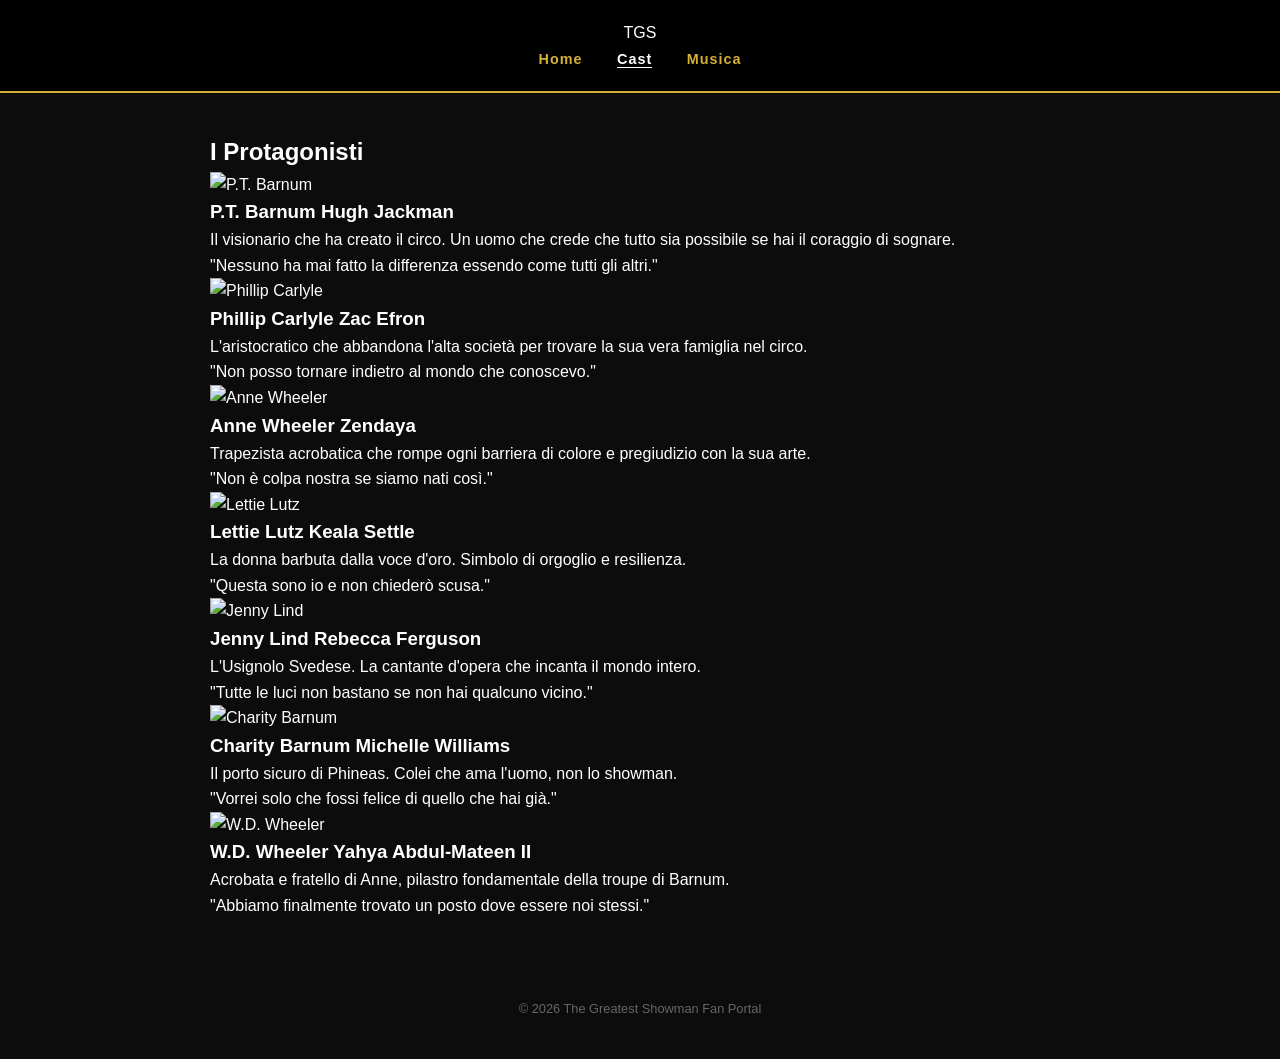
==== cast.html @ 055fafbd "Update cast.html" ====
<!DOCTYPE html>
<html lang="it">
<head>
    <meta charset="UTF-8">
    <meta name="viewport" content="width=device-width, initial-scale=1.0">
    <title>Il Cast | The Greatest Showman</title>
    <link rel="stylesheet" href="style.css">
    <link href="https://fonts.googleapis.com/css2?family=Playfair+Display:wght@700&family=Poppins:wght@300;400;600&display=swap" rel="stylesheet">
</head>
<body>

<nav class="navbar">
    <div class="logo">TGS</div>
    <div class="nav-links">
        <a href="index.html">Home</a>
        <a href="cast.html" class="active">Cast</a>
        <a href="musica.html">Musica</a>
    </div>
</nav>

<main class="container">
    <h2 class="section-title">I Protagonisti</h2>
    <div class="cast-vertical">

        <article class="personaggio">
            <div class="img-box">
                <img src="https://images.unsplash.com/photo-1516450360452-9312f5e86fc7?q=80&w=500" alt="P.T. Barnum">
            </div>
            <div class="info-box">
                <h3>P.T. Barnum <span>Hugh Jackman</span></h3>
                <p>Il visionario che ha creato il circo. Un uomo che crede che tutto sia possibile se hai il coraggio di sognare.</p>
                <p class="quote">"Nessuno ha mai fatto la differenza essendo come tutti gli altri."</p>
            </div>
        </article>

        <article class="personaggio">
            <div class="img-box">
                <img src="https://images.unsplash.com/photo-1496337589254-7e19d01ced44?q=80&w=500" alt="Phillip Carlyle">
            </div>
            <div class="info-box">
                <h3>Phillip Carlyle <span>Zac Efron</span></h3>
                <p>L'aristocratico che abbandona l'alta società per trovare la sua vera famiglia nel circo.</p>
                <p class="quote">"Non posso tornare indietro al mondo che conoscevo."</p>
            </div>
        </article>

        <article class="personaggio">
            <div class="img-box">
                <img src="https://images.unsplash.com/photo-1547340654-e0c14b13a72e?q=80&w=500" alt="Anne Wheeler">
            </div>
            <div class="info-box">
                <h3>Anne Wheeler <span>Zendaya</span></h3>
                <p>Trapezista acrobatica che rompe ogni barriera di colore e pregiudizio con la sua arte.</p>
                <p class="quote">"Non è colpa nostra se siamo nati così."</p>
            </div>
        </article>

        <article class="personaggio">
            <div class="img-box">
                <img src="https://images.unsplash.com/photo-1524722510507-1c32227d2d3a?q=80&w=500" alt="Lettie Lutz">
            </div>
            <div class="info-box">
                <h3>Lettie Lutz <span>Keala Settle</span></h3>
                <p>La donna barbuta dalla voce d'oro. Simbolo di orgoglio e resilienza.</p>
                <p class="quote">"Questa sono io e non chiederò scusa."</p>
            </div>
        </article>

        <article class="personaggio">
            <div class="img-box">
                <img src="https://images.unsplash.com/photo-1505672678657-cc7037095e60?q=80&w=500" alt="Jenny Lind">
            </div>
            <div class="info-box">
                <h3>Jenny Lind <span>Rebecca Ferguson</span></h3>
                <p>L'Usignolo Svedese. La cantante d'opera che incanta il mondo intero.</p>
                <p class="quote">"Tutte le luci non bastano se non hai qualcuno vicino."</p>
            </div>
        </article>

        <article class="personaggio">
            <div class="img-box">
                <img src="https://images.unsplash.com/photo-1531746020798-e6953c6e8e04?q=80&w=500" alt="Charity Barnum">
            </div>
            <div class="info-box">
                <h3>Charity Barnum <span>Michelle Williams</span></h3>
                <p>Il porto sicuro di Phineas. Colei che ama l'uomo, non lo showman.</p>
                <p class="quote">"Vorrei solo che fossi felice di quello che hai già."</p>
            </div>
        </article>

        <article class="personaggio">
            <div class="img-box">
                <img src="https://images.unsplash.com/photo-1519074063912-ad25b5ce0199?q=80&w=500" alt="W.D. Wheeler">
            </div>
            <div class="info-box">
                <h3>W.D. Wheeler <span>Yahya Abdul-Mateen II</span></h3>
                <p>Acrobata e fratello di Anne, pilastro fondamentale della troupe di Barnum.</p>
                <p class="quote">"Abbiamo finalmente trovato un posto dove essere noi stessi."</p>
            </div>
        </article>

    </div>
</main>

<footer>
    <p>&copy; 2026 The Greatest Showman Fan Portal</p>
</footer>

</body>
</html>
---- style.css ----
* { margin: 0; padding: 0; box-sizing: border-box; }
body { font-family: Arial, sans-serif; background: #0c0c0c; color: white; line-height: 1.6; }

/* NAVBAR */
.navbar { background: #000; padding: 20px; text-align: center; border-bottom: 2px solid #d4af37; position: sticky; top: 0; z-index: 1000; }
.navbar a { color: #d4af37; text-decoration: none; margin: 0 15px; font-weight: bold; font-size: 0.9rem; letter-spacing: 1px; }
.navbar a.active { color: white; border-bottom: 1px solid white; }

/* HERO */
.hero { height: 350px; background: linear-gradient(rgba(0,0,0,0.5), rgba(0,0,0,0.5)), url('https://images.unsplash.com/photo-1505672678657-cc7037095e60?q=80&w=1200') center/cover; display: flex; flex-direction: column; justify-content: center; align-items: center; border-bottom: 3px solid #d4af37; text-align: center; }
.hero h1 { color: #d4af37; font-size: 3rem; text-shadow: 2px 2px 10px black; }

/* CONTAINER PRINCIPALE */
.container { max-width: 900px; margin: 40px auto; padding: 0 20px; }
.box { background: #1a1a1a; padding: 30px; border-radius: 8px; border: 1px solid #333; margin-bottom: 30px; }

/* GRIGLIA DI NAVIGAZIONE (HOME PAGE) */
.grid-nav { display: grid; grid-template-columns: 1fr 1fr; gap: 20px; margin-top: 30px; }
.nav-card { background: #1a1a1a; padding: 25px; border-radius: 8px; border: 1px solid #d4af37; text-decoration: none; color: white; transition: 0.3s; }
.nav-card:hover { background: #d4af37; color: black; transform: translateY(-5px); }
.nav-card h3 { color: inherit; margin-bottom: 10px; }
.nav-card span { display: block; margin-top: 15px; font-weight: bold; font-size: 0.8rem; }

/* CAST E MUSICA */
.title { text-align: center; color: #d4af37; margin-bottom: 30px; font-size: 2.2rem; }
.card { display: flex; background: #1a1a1a; border: 1px solid #d4af37; border-radius: 10px; overflow: hidden; margin-bottom: 25px; }
.card img { width: 180px; height: 240px; object-fit: cover; }
.card-info { padding: 20px; }
.card-info h3 { color: #d4af37; margin-bottom: 10px; }

.song { display: flex; justify-content: space-between; padding: 20px; border-bottom: 1px solid #333; background: #1a1a1a; margin-bottom: 10px; border-radius: 5px; }
.song a { background: #d4af37; color: black; padding: 5px 15px; text-decoration: none; border-radius: 4px; font-weight: bold; }

footer { text-align: center; padding: 40px; color: #666; font-size: 0.8rem; }

/* MOBILE */
@media (max-width: 650px) {
    .grid-nav { grid-template-columns: 1fr; }
    .card { flex-direction: column; text-align: center; }
    .card img { width: 100%; height: 250px; }
}
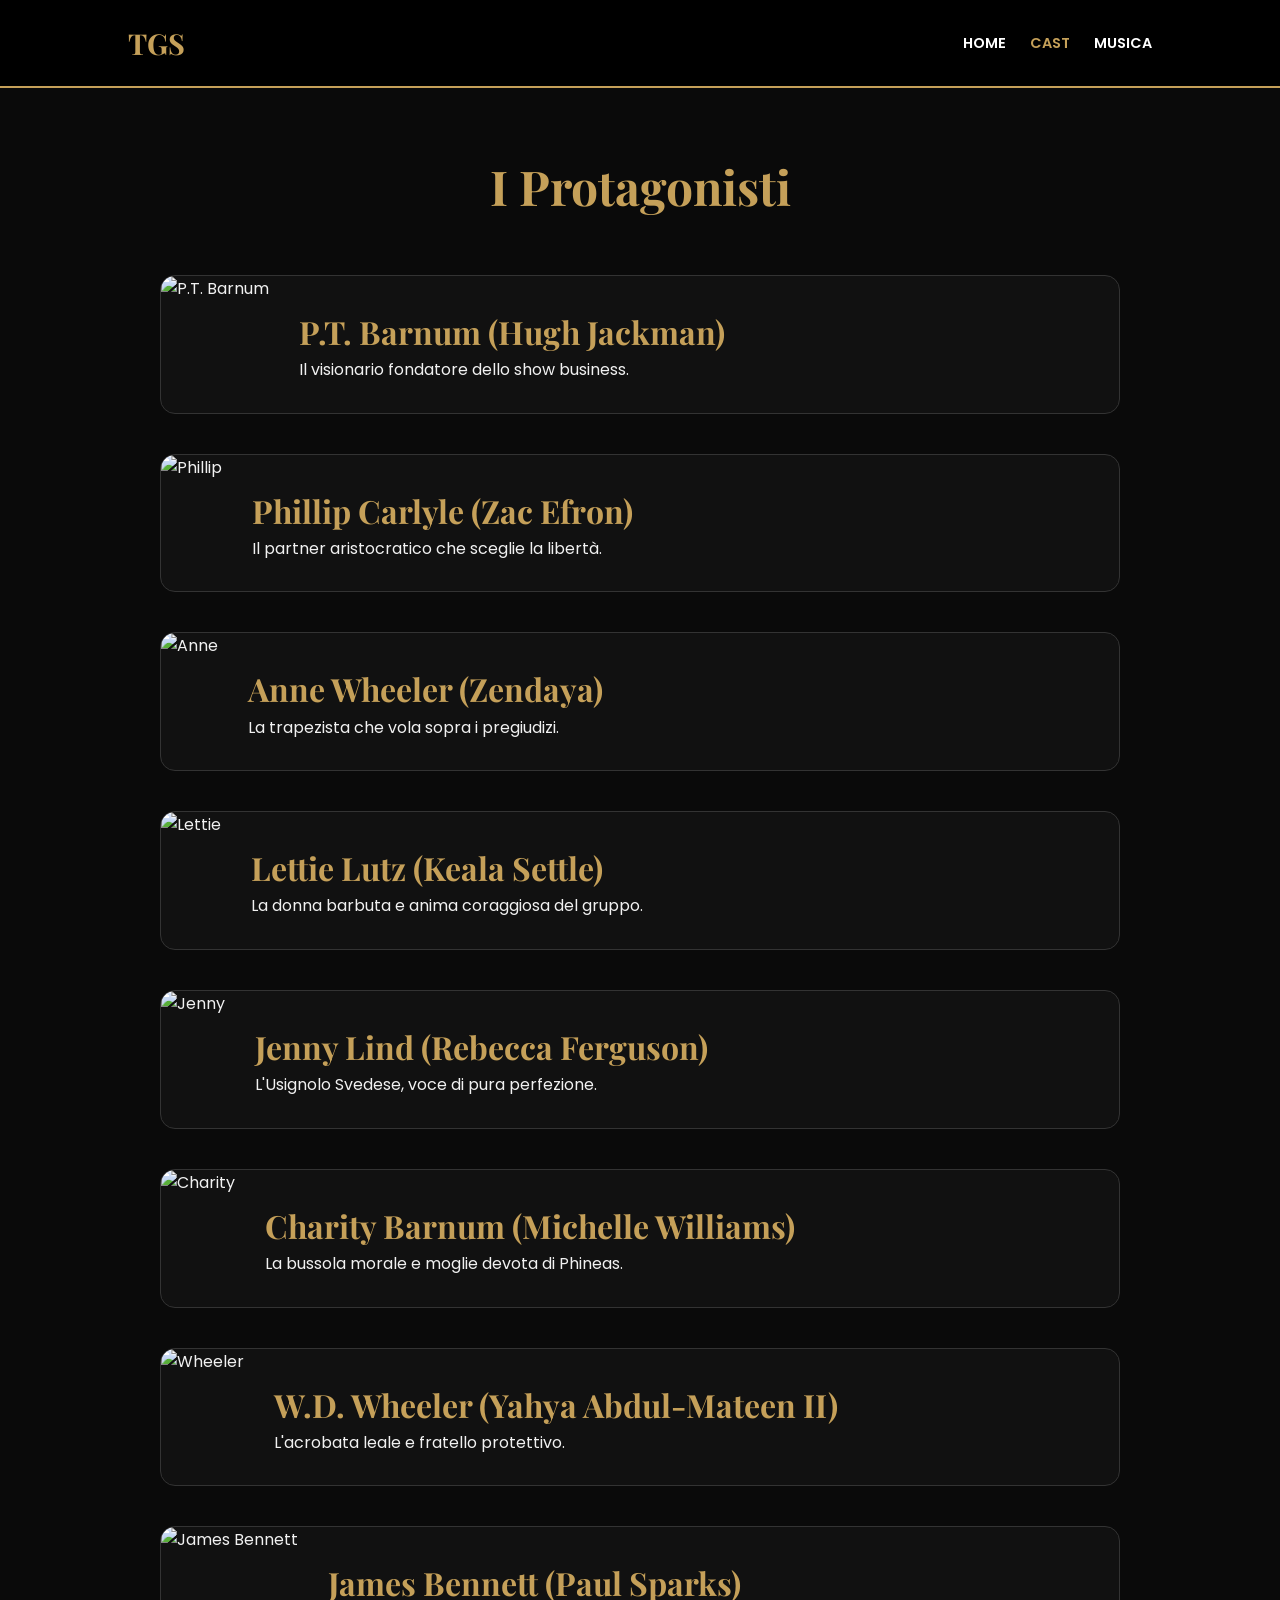
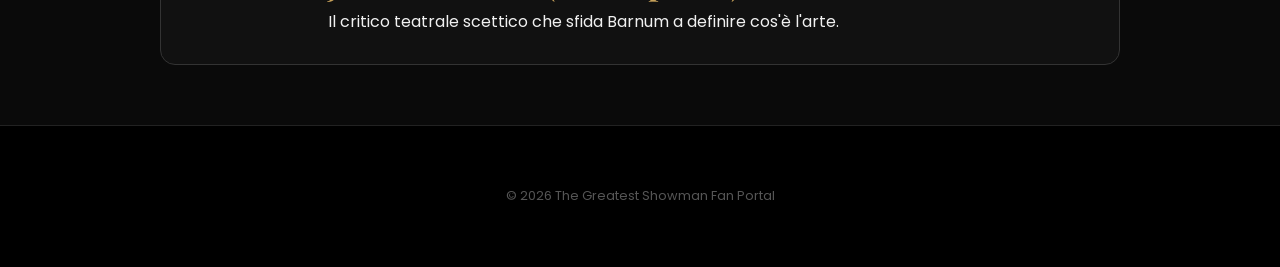
==== commit db343183: "Update cast.html" ====
--- a/cast.html
+++ b/cast.html
@@ -3,7 +3,7 @@
 <head>
     <meta charset="UTF-8">
     <meta name="viewport" content="width=device-width, initial-scale=1.0">
-    <title>Il Cast | The Greatest Showman</title>
+    <title>Cast Completo | 8 Protagonisti</title>
     <link rel="stylesheet" href="style.css">
     <link href="https://fonts.googleapis.com/css2?family=Playfair+Display:wght@700&family=Poppins:wght@300;400;600&display=swap" rel="stylesheet">
 </head>
@@ -21,90 +21,41 @@
 <main class="container">
     <h2 class="section-title">I Protagonisti</h2>
     <div class="cast-vertical">
-
         <article class="personaggio">
-            <div class="img-box">
-                <img src="https://images.unsplash.com/photo-1516450360452-9312f5e86fc7?q=80&w=500" alt="P.T. Barnum">
-            </div>
-            <div class="info-box">
-                <h3>P.T. Barnum <span>Hugh Jackman</span></h3>
-                <p>Il visionario che ha creato il circo. Un uomo che crede che tutto sia possibile se hai il coraggio di sognare.</p>
-                <p class="quote">"Nessuno ha mai fatto la differenza essendo come tutti gli altri."</p>
-            </div>
+            <img src="https://images.unsplash.com/photo-1516450360452-9312f5e86fc7?q=80&w=400" alt="P.T. Barnum">
+            <div class="info-box"><h3>P.T. Barnum (Hugh Jackman)</h3><p>Il visionario fondatore dello show business.</p></div>
         </article>
-
         <article class="personaggio">
-            <div class="img-box">
-                <img src="https://images.unsplash.com/photo-1496337589254-7e19d01ced44?q=80&w=500" alt="Phillip Carlyle">
-            </div>
-            <div class="info-box">
-                <h3>Phillip Carlyle <span>Zac Efron</span></h3>
-                <p>L'aristocratico che abbandona l'alta società per trovare la sua vera famiglia nel circo.</p>
-                <p class="quote">"Non posso tornare indietro al mondo che conoscevo."</p>
-            </div>
+            <img src="https://images.unsplash.com/photo-1496337589254-7e19d01ced44?q=80&w=400" alt="Phillip">
+            <div class="info-box"><h3>Phillip Carlyle (Zac Efron)</h3><p>Il partner aristocratico che sceglie la libertà.</p></div>
         </article>
-
         <article class="personaggio">
-            <div class="img-box">
-                <img src="https://images.unsplash.com/photo-1547340654-e0c14b13a72e?q=80&w=500" alt="Anne Wheeler">
-            </div>
-            <div class="info-box">
-                <h3>Anne Wheeler <span>Zendaya</span></h3>
-                <p>Trapezista acrobatica che rompe ogni barriera di colore e pregiudizio con la sua arte.</p>
-                <p class="quote">"Non è colpa nostra se siamo nati così."</p>
-            </div>
+            <img src="https://images.unsplash.com/photo-1547340654-e0c14b13a72e?q=80&w=400" alt="Anne">
+            <div class="info-box"><h3>Anne Wheeler (Zendaya)</h3><p>La trapezista che vola sopra i pregiudizi.</p></div>
         </article>
-
         <article class="personaggio">
-            <div class="img-box">
-                <img src="https://images.unsplash.com/photo-1524722510507-1c32227d2d3a?q=80&w=500" alt="Lettie Lutz">
-            </div>
-            <div class="info-box">
-                <h3>Lettie Lutz <span>Keala Settle</span></h3>
-                <p>La donna barbuta dalla voce d'oro. Simbolo di orgoglio e resilienza.</p>
-                <p class="quote">"Questa sono io e non chiederò scusa."</p>
-            </div>
+            <img src="https://images.unsplash.com/photo-1524722510507-1c32227d2d3a?q=80&w=400" alt="Lettie">
+            <div class="info-box"><h3>Lettie Lutz (Keala Settle)</h3><p>La donna barbuta e anima coraggiosa del gruppo.</p></div>
         </article>
-
         <article class="personaggio">
-            <div class="img-box">
-                <img src="https://images.unsplash.com/photo-1505672678657-cc7037095e60?q=80&w=500" alt="Jenny Lind">
-            </div>
-            <div class="info-box">
-                <h3>Jenny Lind <span>Rebecca Ferguson</span></h3>
-                <p>L'Usignolo Svedese. La cantante d'opera che incanta il mondo intero.</p>
-                <p class="quote">"Tutte le luci non bastano se non hai qualcuno vicino."</p>
-            </div>
+            <img src="https://images.unsplash.com/photo-1505672678657-cc7037095e60?q=80&w=400" alt="Jenny">
+            <div class="info-box"><h3>Jenny Lind (Rebecca Ferguson)</h3><p>L'Usignolo Svedese, voce di pura perfezione.</p></div>
         </article>
-
         <article class="personaggio">
-            <div class="img-box">
-                <img src="https://images.unsplash.com/photo-1531746020798-e6953c6e8e04?q=80&w=500" alt="Charity Barnum">
-            </div>
-            <div class="info-box">
-                <h3>Charity Barnum <span>Michelle Williams</span></h3>
-                <p>Il porto sicuro di Phineas. Colei che ama l'uomo, non lo showman.</p>
-                <p class="quote">"Vorrei solo che fossi felice di quello che hai già."</p>
-            </div>
+            <img src="https://images.unsplash.com/photo-1531746020798-e6953c6e8e04?q=80&w=400" alt="Charity">
+            <div class="info-box"><h3>Charity Barnum (Michelle Williams)</h3><p>La bussola morale e moglie devota di Phineas.</p></div>
         </article>
-
         <article class="personaggio">
-            <div class="img-box">
-                <img src="https://images.unsplash.com/photo-1519074063912-ad25b5ce0199?q=80&w=500" alt="W.D. Wheeler">
-            </div>
-            <div class="info-box">
-                <h3>W.D. Wheeler <span>Yahya Abdul-Mateen II</span></h3>
-                <p>Acrobata e fratello di Anne, pilastro fondamentale della troupe di Barnum.</p>
-                <p class="quote">"Abbiamo finalmente trovato un posto dove essere noi stessi."</p>
-            </div>
+            <img src="https://images.unsplash.com/photo-1519074063912-ad25b5ce0199?q=80&w=400" alt="Wheeler">
+            <div class="info-box"><h3>W.D. Wheeler (Yahya Abdul-Mateen II)</h3><p>L'acrobata leale e fratello protettivo.</p></div>
         </article>
-
+        <article class="personaggio">
+            <img src="https://images.unsplash.com/photo-1507003211169-0a1dd7228f2d?q=80&w=400" alt="James Bennett">
+            <div class="info-box"><h3>James Bennett (Paul Sparks)</h3><p>Il critico teatrale scettico che sfida Barnum a definire cos'è l'arte.</p></div>
+        </article>
     </div>
 </main>
 
-<footer>
-    <p>&copy; 2026 The Greatest Showman Fan Portal</p>
-</footer>
-
+<footer><p>&copy; 2026 The Greatest Showman Fan Portal</p></footer>
 </body>
 </html>
--- a/style.css
+++ b/style.css
@@ -1,41 +1,115 @@
+/* --- BASE --- */
 * { margin: 0; padding: 0; box-sizing: border-box; }
-body { font-family: Arial, sans-serif; background: #0c0c0c; color: white; line-height: 1.6; }
+body { 
+    background-color: #0a0a0a; 
+    color: #f1f1f1; 
+    font-family: 'Poppins', sans-serif; 
+    line-height: 1.6;
+    overflow-x: hidden;
+}
 
-/* NAVBAR */
-.navbar { background: #000; padding: 20px; text-align: center; border-bottom: 2px solid #d4af37; position: sticky; top: 0; z-index: 1000; }
-.navbar a { color: #d4af37; text-decoration: none; margin: 0 15px; font-weight: bold; font-size: 0.9rem; letter-spacing: 1px; }
-.navbar a.active { color: white; border-bottom: 1px solid white; }
+/* --- NAVBAR --- */
+.navbar {
+    background-color: #000;
+    display: flex;
+    justify-content: space-between;
+    align-items: center;
+    padding: 20px 10%;
+    border-bottom: 2px solid #c5a059;
+    position: sticky;
+    top: 0;
+    z-index: 1000;
+}
+.logo { font-family: 'Playfair Display', serif; color: #c5a059; font-size: 1.8rem; font-weight: bold; }
+.nav-links a {
+    color: #fff;
+    text-decoration: none;
+    margin-left: 20px;
+    font-weight: 600;
+    text-transform: uppercase;
+    font-size: 0.9rem;
+    transition: 0.3s;
+}
+.nav-links a:hover, .nav-links a.active { color: #c5a059; }
 
-/* HERO */
-.hero { height: 350px; background: linear-gradient(rgba(0,0,0,0.5), rgba(0,0,0,0.5)), url('https://images.unsplash.com/photo-1505672678657-cc7037095e60?q=80&w=1200') center/cover; display: flex; flex-direction: column; justify-content: center; align-items: center; border-bottom: 3px solid #d4af37; text-align: center; }
-.hero h1 { color: #d4af37; font-size: 3rem; text-shadow: 2px 2px 10px black; }
+/* --- HERO --- */
+.hero {
+    height: 60vh;
+    background: linear-gradient(rgba(0,0,0,0.5), rgba(0,0,0,0.5)), url('https://images.unsplash.com/photo-1505672678657-cc7037095e60?q=80&w=1600') center/cover;
+    display: flex;
+    justify-content: center;
+    align-items: center;
+    text-align: center;
+    border-bottom: 5px solid #c5a059;
+}
+.hero h1 { font-family: 'Playfair Display', serif; font-size: 4rem; color: #c5a059; }
 
-/* CONTAINER PRINCIPALE */
-.container { max-width: 900px; margin: 40px auto; padding: 0 20px; }
-.box { background: #1a1a1a; padding: 30px; border-radius: 8px; border: 1px solid #333; margin-bottom: 30px; }
+/* --- CONTENUTI --- */
+.container { max-width: 1000px; margin: 60px auto; padding: 0 20px; }
+.section-title { font-family: 'Playfair Display', serif; text-align: center; font-size: 3rem; color: #c5a059; margin-bottom: 50px; }
+.intro { text-align: center; margin-bottom: 80px; }
+.divider { width: 60px; height: 3px; background: #c5a059; margin: 20px auto; }
 
-/* GRIGLIA DI NAVIGAZIONE (HOME PAGE) */
-.grid-nav { display: grid; grid-template-columns: 1fr 1fr; gap: 20px; margin-top: 30px; }
-.nav-card { background: #1a1a1a; padding: 25px; border-radius: 8px; border: 1px solid #d4af37; text-decoration: none; color: white; transition: 0.3s; }
-.nav-card:hover { background: #d4af37; color: black; transform: translateY(-5px); }
-.nav-card h3 { color: inherit; margin-bottom: 10px; }
-.nav-card span { display: block; margin-top: 15px; font-weight: bold; font-size: 0.8rem; }
+/* --- GRID NAV (HOME) --- */
+.quick-nav { display: grid; grid-template-columns: repeat(auto-fit, minmax(300px, 1fr)); gap: 30px; }
+.nav-card {
+    height: 300px;
+    position: relative;
+    border-radius: 15px;
+    overflow: hidden;
+    text-decoration: none;
+    color: #fff;
+    border: 1px solid #c5a059;
+}
+.card-bg {
+    width: 100%; height: 100%;
+    background-size: cover; background-position: center;
+    transition: 0.5s;
+}
+.card-content {
+    position: absolute; bottom: 0; left: 0; width: 100%;
+    padding: 20px; background: linear-gradient(transparent, rgba(0,0,0,0.9));
+}
+.nav-card:hover .card-bg { transform: scale(1.1); }
 
-/* CAST E MUSICA */
-.title { text-align: center; color: #d4af37; margin-bottom: 30px; font-size: 2.2rem; }
-.card { display: flex; background: #1a1a1a; border: 1px solid #d4af37; border-radius: 10px; overflow: hidden; margin-bottom: 25px; }
-.card img { width: 180px; height: 240px; object-fit: cover; }
-.card-info { padding: 20px; }
-.card-info h3 { color: #d4af37; margin-bottom: 10px; }
+/* --- CAST LIST --- */
+.cast-vertical { display: flex; flex-direction: column; gap: 40px; }
+.personaggio {
+    display: flex;
+    background: #111;
+    border-radius: 15px;
+    overflow: hidden;
+    border: 1px solid #333;
+    transition: 0.3s;
+}
+.personaggio:hover { border-color: #c5a059; transform: translateX(10px); }
+.img-box img { width: 250px; height: 350px; object-fit: cover; }
+.info-box { padding: 30px; }
+.info-box h3 { font-family: 'Playfair Display', serif; font-size: 2rem; color: #c5a059; }
+.info-box h3 span { display: block; font-family: 'Poppins'; font-size: 0.9rem; color: #777; margin-top: 5px; }
+.quote { font-style: italic; color: #c5a059; border-left: 2px solid #c5a059; padding-left: 15px; margin-top: 20px; }
 
-.song { display: flex; justify-content: space-between; padding: 20px; border-bottom: 1px solid #333; background: #1a1a1a; margin-bottom: 10px; border-radius: 5px; }
-.song a { background: #d4af37; color: black; padding: 5px 15px; text-decoration: none; border-radius: 4px; font-weight: bold; }
+/* --- PLAYLIST --- */
+.playlist { background: #111; border-radius: 15px; overflow: hidden; }
+.song-item {
+    display: flex; justify-content: space-between; align-items: center;
+    padding: 25px 40px; border-bottom: 1px solid #222;
+}
+.song-item h3 { color: #c5a059; }
+.play-btn {
+    padding: 10px 25px; background: #c5a059; color: #000;
+    text-decoration: none; border-radius: 50px; font-weight: bold; font-size: 0.8rem;
+    transition: 0.3s;
+}
+.play-btn:hover { background: #fff; transform: scale(1.05); }
 
-footer { text-align: center; padding: 40px; color: #666; font-size: 0.8rem; }
+/* --- FOOTER --- */
+footer { text-align: center; padding: 60px; background: #000; color: #555; font-size: 0.8rem; border-top: 1px solid #222; }
 
-/* MOBILE */
-@media (max-width: 650px) {
-    .grid-nav { grid-template-columns: 1fr; }
-    .card { flex-direction: column; text-align: center; }
-    .card img { width: 100%; height: 250px; }
+/* --- MOBILE --- */
+@media (max-width: 768px) {
+    .navbar { padding: 15px 5%; }
+    .hero h1 { font-size: 2.5rem; }
+    .personaggio { flex-direction: column; }
+    .img-box img { width: 100%; height: 300px; }
 }
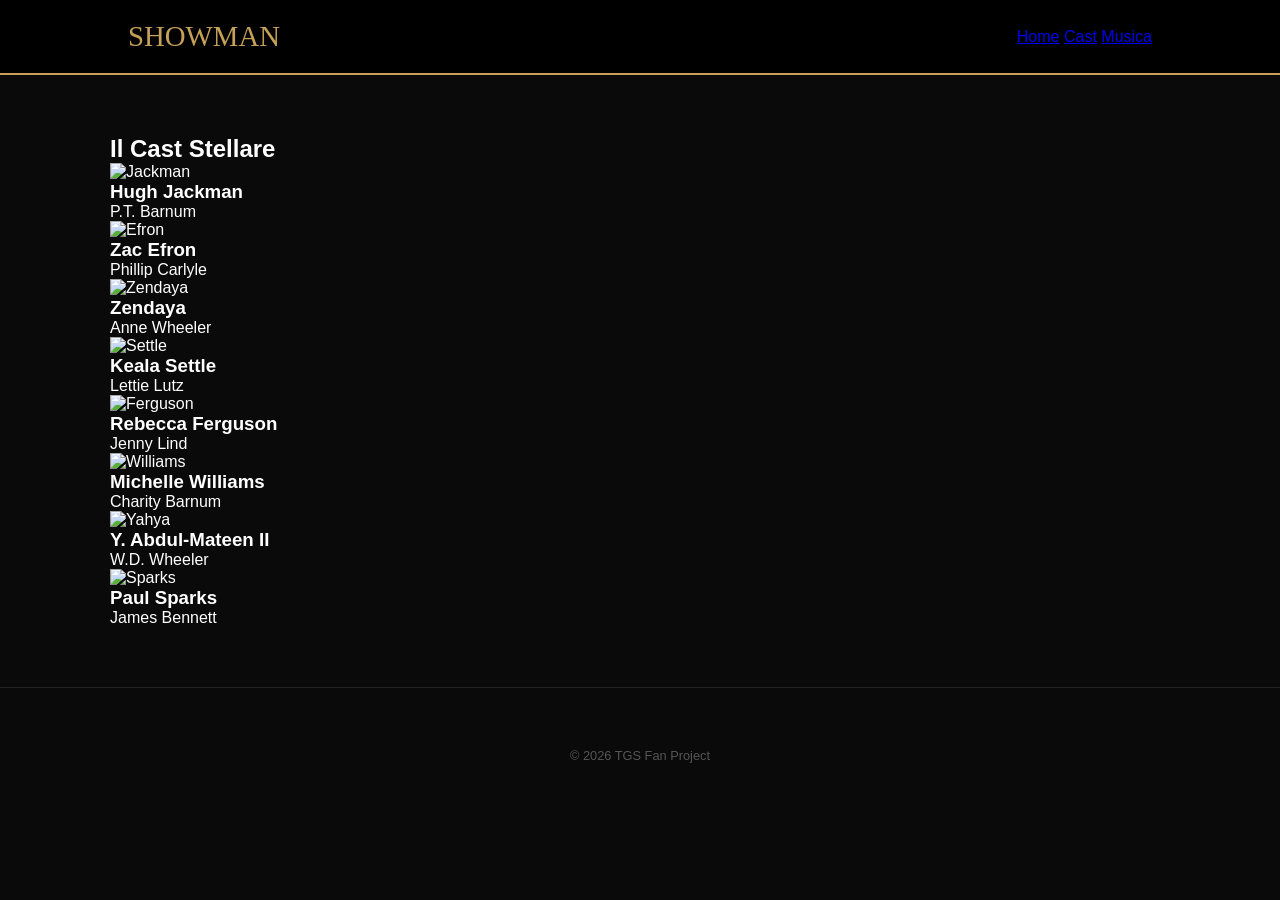
==== commit e2359122: "Update cast.html" ====
--- a/cast.html
+++ b/cast.html
@@ -3,59 +3,59 @@
 <head>
     <meta charset="UTF-8">
     <meta name="viewport" content="width=device-width, initial-scale=1.0">
-    <title>Cast Completo | 8 Protagonisti</title>
+    <title>Cast | The Greatest Showman</title>
     <link rel="stylesheet" href="style.css">
-    <link href="https://fonts.googleapis.com/css2?family=Playfair+Display:wght@700&family=Poppins:wght@300;400;600&display=swap" rel="stylesheet">
+    <link href="https://fonts.googleapis.com/css2?family=Montserrat:wght@700&display=swap" rel="stylesheet">
 </head>
 <body>
 
 <nav class="navbar">
-    <div class="logo">TGS</div>
-    <div class="nav-links">
+    <div class="logo">SHOWMAN</div>
+    <div class="menu">
         <a href="index.html">Home</a>
         <a href="cast.html" class="active">Cast</a>
         <a href="musica.html">Musica</a>
     </div>
 </nav>
 
-<main class="container">
-    <h2 class="section-title">I Protagonisti</h2>
-    <div class="cast-vertical">
-        <article class="personaggio">
-            <img src="https://images.unsplash.com/photo-1516450360452-9312f5e86fc7?q=80&w=400" alt="P.T. Barnum">
-            <div class="info-box"><h3>P.T. Barnum (Hugh Jackman)</h3><p>Il visionario fondatore dello show business.</p></div>
-        </article>
-        <article class="personaggio">
-            <img src="https://images.unsplash.com/photo-1496337589254-7e19d01ced44?q=80&w=400" alt="Phillip">
-            <div class="info-box"><h3>Phillip Carlyle (Zac Efron)</h3><p>Il partner aristocratico che sceglie la libertà.</p></div>
-        </article>
-        <article class="personaggio">
-            <img src="https://images.unsplash.com/photo-1547340654-e0c14b13a72e?q=80&w=400" alt="Anne">
-            <div class="info-box"><h3>Anne Wheeler (Zendaya)</h3><p>La trapezista che vola sopra i pregiudizi.</p></div>
-        </article>
-        <article class="personaggio">
-            <img src="https://images.unsplash.com/photo-1524722510507-1c32227d2d3a?q=80&w=400" alt="Lettie">
-            <div class="info-box"><h3>Lettie Lutz (Keala Settle)</h3><p>La donna barbuta e anima coraggiosa del gruppo.</p></div>
-        </article>
-        <article class="personaggio">
-            <img src="https://images.unsplash.com/photo-1505672678657-cc7037095e60?q=80&w=400" alt="Jenny">
-            <div class="info-box"><h3>Jenny Lind (Rebecca Ferguson)</h3><p>L'Usignolo Svedese, voce di pura perfezione.</p></div>
-        </article>
-        <article class="personaggio">
-            <img src="https://images.unsplash.com/photo-1531746020798-e6953c6e8e04?q=80&w=400" alt="Charity">
-            <div class="info-box"><h3>Charity Barnum (Michelle Williams)</h3><p>La bussola morale e moglie devota di Phineas.</p></div>
-        </article>
-        <article class="personaggio">
-            <img src="https://images.unsplash.com/photo-1519074063912-ad25b5ce0199?q=80&w=400" alt="Wheeler">
-            <div class="info-box"><h3>W.D. Wheeler (Yahya Abdul-Mateen II)</h3><p>L'acrobata leale e fratello protettivo.</p></div>
-        </article>
-        <article class="personaggio">
-            <img src="https://images.unsplash.com/photo-1507003211169-0a1dd7228f2d?q=80&w=400" alt="James Bennett">
-            <div class="info-box"><h3>James Bennett (Paul Sparks)</h3><p>Il critico teatrale scettico che sfida Barnum a definire cos'è l'arte.</p></div>
-        </article>
+<div class="container">
+    <h2 class="page-title">Il Cast Stellare</h2>
+    <div class="grid-cast">
+        <div class="member-card">
+            <img src="https://images.unsplash.com/photo-1516450360452-9312f5e86fc7?q=80&w=400" alt="Jackman">
+            <div class="m-info"><h3>Hugh Jackman</h3><p>P.T. Barnum</p></div>
+        </div>
+        <div class="member-card">
+            <img src="https://images.unsplash.com/photo-1496337589254-7e19d01ced44?q=80&w=400" alt="Efron">
+            <div class="m-info"><h3>Zac Efron</h3><p>Phillip Carlyle</p></div>
+        </div>
+        <div class="member-card">
+            <img src="https://images.unsplash.com/photo-1547340654-e0c14b13a72e?q=80&w=400" alt="Zendaya">
+            <div class="m-info"><h3>Zendaya</h3><p>Anne Wheeler</p></div>
+        </div>
+        <div class="member-card">
+            <img src="https://images.unsplash.com/photo-1524722510507-1c32227d2d3a?q=80&w=400" alt="Settle">
+            <div class="m-info"><h3>Keala Settle</h3><p>Lettie Lutz</p></div>
+        </div>
+        <div class="member-card">
+            <img src="https://images.unsplash.com/photo-1505672678657-cc7037095e60?q=80&w=400" alt="Ferguson">
+            <div class="m-info"><h3>Rebecca Ferguson</h3><p>Jenny Lind</p></div>
+        </div>
+        <div class="member-card">
+            <img src="https://images.unsplash.com/photo-1531746020798-e6953c6e8e04?q=80&w=400" alt="Williams">
+            <div class="m-info"><h3>Michelle Williams</h3><p>Charity Barnum</p></div>
+        </div>
+        <div class="member-card">
+            <img src="https://images.unsplash.com/photo-1519074063912-ad25b5ce0199?q=80&w=400" alt="Yahya">
+            <div class="m-info"><h3>Y. Abdul-Mateen II</h3><p>W.D. Wheeler</p></div>
+        </div>
+        <div class="member-card">
+            <img src="https://images.unsplash.com/photo-1507003211169-0a1dd7228f2d?q=80&w=400" alt="Sparks">
+            <div class="m-info"><h3>Paul Sparks</h3><p>James Bennett</p></div>
+        </div>
     </div>
-</main>
+</div>
 
-<footer><p>&copy; 2026 The Greatest Showman Fan Portal</p></footer>
+<footer><p>&copy; 2026 TGS Fan Project</p></footer>
 </body>
 </html>
--- a/style.css
+++ b/style.css
@@ -1,115 +1,50 @@
-/* --- BASE --- */
 * { margin: 0; padding: 0; box-sizing: border-box; }
-body { 
-    background-color: #0a0a0a; 
-    color: #f1f1f1; 
-    font-family: 'Poppins', sans-serif; 
-    line-height: 1.6;
-    overflow-x: hidden;
+body { background: #0a0a0a; color: #fff; font-family: 'Poppins', sans-serif; }
+
+.navbar { background: #000; padding: 20px 10%; display: flex; justify-content: space-between; align-items: center; border-bottom: 2px solid #c5a059; position: sticky; top: 0; z-index: 1000; }
+.logo { font-family: 'Playfair Display', serif; color: #c5a059; font-size: 1.8rem; }
+.nav-links a { color: #fff; text-decoration: none; margin-left: 20px; font-weight: 600; text-transform: uppercase; }
+.nav-links a.active { color: #c5a059; }
+
+.hero { height: 60vh; background: linear-gradient(rgba(0,0,0,0.5), rgba(0,0,0,0.5)), url('https://images.unsplash.com/photo-1514525253361-b83f859b73c0?q=80&w=1600') center/cover; display: flex; justify-content: center; align-items: center; text-align: center; }
+.hero h1 { font-family: 'Playfair Display', serif; font-size: 3.5rem; color: #c5a059; }
+
+.container { max-width: 1100px; margin: 60px auto; padding: 0 20px; }
+.section-title { font-family: 'Playfair Display', serif; text-align: center; font-size: 3rem; color: #c5a059; margin-bottom: 50px; }
+
+/* TRAMA LAYOUT */
+.trama-layout { display: flex; gap: 40px; align-items: center; margin-bottom: 60px; }
+.trama-layout.reverse { flex-direction: row-reverse; }
+.trama-testo { flex: 1; }
+.trama-testo h3 { color: #c5a059; margin-bottom: 15px; font-size: 1.8rem; }
+.trama-testo p { margin-bottom: 15px; color: #ccc; }
+.trama-immagine img { width: 100%; border-radius: 15px; border: 1px solid #c5a059; }
+
+/* GRID NAV */
+.cta-grid { display: grid; grid-template-columns: 1fr 1fr; gap: 20px; }
+.nav-card { background: #111; padding: 30px; border-radius: 15px; border: 1px solid #c5a059; text-align: center; text-decoration: none; color: #fff; font-weight: bold; transition: 0.3s; }
+.nav-card:hover { background: #c5a059; color: #000; transform: translateY(-5px); }
+
+/* CAST */
+.cast-vertical { display: flex; flex-direction: column; gap: 30px; }
+.personaggio { display: flex; background: #111; border-radius: 15px; overflow: hidden; border: 1px solid #333; transition: 0.3s; }
+.personaggio:hover { border-color: #c5a059; transform: translateX(10px); }
+.personaggio img { width: 200px; height: 280px; object-fit: cover; }
+.info-box { padding: 30px; }
+.info-box h3 { color: #c5a059; font-family: 'Playfair Display', serif; font-size: 1.8rem; }
+
+/* MUSICA */
+.playlist { background: #111; border-radius: 15px; overflow: hidden; }
+.song { display: flex; justify-content: space-between; padding: 20px 40px; border-bottom: 1px solid #222; align-items: center; }
+.song span { font-weight: 600; }
+.song a { background: #c5a059; color: #000; padding: 10px 20px; text-decoration: none; border-radius: 50px; font-weight: bold; font-size: 0.8rem; transition: 0.3s; }
+.song a:hover { background: #fff; transform: scale(1.1); }
+
+footer { text-align: center; padding: 60px; color: #555; font-size: 0.8rem; border-top: 1px solid #222; }
+
+@media (max-width: 850px) {
+    .trama-layout, .trama-layout.reverse { flex-direction: column; text-align: center; }
+    .personaggio { flex-direction: column; text-align: center; }
+    .personaggio img { width: 100%; height: 300px; }
+    .cta-grid { grid-template-columns: 1fr; }
 }
-
-/* --- NAVBAR --- */
-.navbar {
-    background-color: #000;
-    display: flex;
-    justify-content: space-between;
-    align-items: center;
-    padding: 20px 10%;
-    border-bottom: 2px solid #c5a059;
-    position: sticky;
-    top: 0;
-    z-index: 1000;
-}
-.logo { font-family: 'Playfair Display', serif; color: #c5a059; font-size: 1.8rem; font-weight: bold; }
-.nav-links a {
-    color: #fff;
-    text-decoration: none;
-    margin-left: 20px;
-    font-weight: 600;
-    text-transform: uppercase;
-    font-size: 0.9rem;
-    transition: 0.3s;
-}
-.nav-links a:hover, .nav-links a.active { color: #c5a059; }
-
-/* --- HERO --- */
-.hero {
-    height: 60vh;
-    background: linear-gradient(rgba(0,0,0,0.5), rgba(0,0,0,0.5)), url('https://images.unsplash.com/photo-1505672678657-cc7037095e60?q=80&w=1600') center/cover;
-    display: flex;
-    justify-content: center;
-    align-items: center;
-    text-align: center;
-    border-bottom: 5px solid #c5a059;
-}
-.hero h1 { font-family: 'Playfair Display', serif; font-size: 4rem; color: #c5a059; }
-
-/* --- CONTENUTI --- */
-.container { max-width: 1000px; margin: 60px auto; padding: 0 20px; }
-.section-title { font-family: 'Playfair Display', serif; text-align: center; font-size: 3rem; color: #c5a059; margin-bottom: 50px; }
-.intro { text-align: center; margin-bottom: 80px; }
-.divider { width: 60px; height: 3px; background: #c5a059; margin: 20px auto; }
-
-/* --- GRID NAV (HOME) --- */
-.quick-nav { display: grid; grid-template-columns: repeat(auto-fit, minmax(300px, 1fr)); gap: 30px; }
-.nav-card {
-    height: 300px;
-    position: relative;
-    border-radius: 15px;
-    overflow: hidden;
-    text-decoration: none;
-    color: #fff;
-    border: 1px solid #c5a059;
-}
-.card-bg {
-    width: 100%; height: 100%;
-    background-size: cover; background-position: center;
-    transition: 0.5s;
-}
-.card-content {
-    position: absolute; bottom: 0; left: 0; width: 100%;
-    padding: 20px; background: linear-gradient(transparent, rgba(0,0,0,0.9));
-}
-.nav-card:hover .card-bg { transform: scale(1.1); }
-
-/* --- CAST LIST --- */
-.cast-vertical { display: flex; flex-direction: column; gap: 40px; }
-.personaggio {
-    display: flex;
-    background: #111;
-    border-radius: 15px;
-    overflow: hidden;
-    border: 1px solid #333;
-    transition: 0.3s;
-}
-.personaggio:hover { border-color: #c5a059; transform: translateX(10px); }
-.img-box img { width: 250px; height: 350px; object-fit: cover; }
-.info-box { padding: 30px; }
-.info-box h3 { font-family: 'Playfair Display', serif; font-size: 2rem; color: #c5a059; }
-.info-box h3 span { display: block; font-family: 'Poppins'; font-size: 0.9rem; color: #777; margin-top: 5px; }
-.quote { font-style: italic; color: #c5a059; border-left: 2px solid #c5a059; padding-left: 15px; margin-top: 20px; }
-
-/* --- PLAYLIST --- */
-.playlist { background: #111; border-radius: 15px; overflow: hidden; }
-.song-item {
-    display: flex; justify-content: space-between; align-items: center;
-    padding: 25px 40px; border-bottom: 1px solid #222;
-}
-.song-item h3 { color: #c5a059; }
-.play-btn {
-    padding: 10px 25px; background: #c5a059; color: #000;
-    text-decoration: none; border-radius: 50px; font-weight: bold; font-size: 0.8rem;
-    transition: 0.3s;
-}
-.play-btn:hover { background: #fff; transform: scale(1.05); }
-
-/* --- FOOTER --- */
-footer { text-align: center; padding: 60px; background: #000; color: #555; font-size: 0.8rem; border-top: 1px solid #222; }
-
-/* --- MOBILE --- */
-@media (max-width: 768px) {
-    .navbar { padding: 15px 5%; }
-    .hero h1 { font-size: 2.5rem; }
-    .personaggio { flex-direction: column; }
-    .img-box img { width: 100%; height: 300px; }
-}
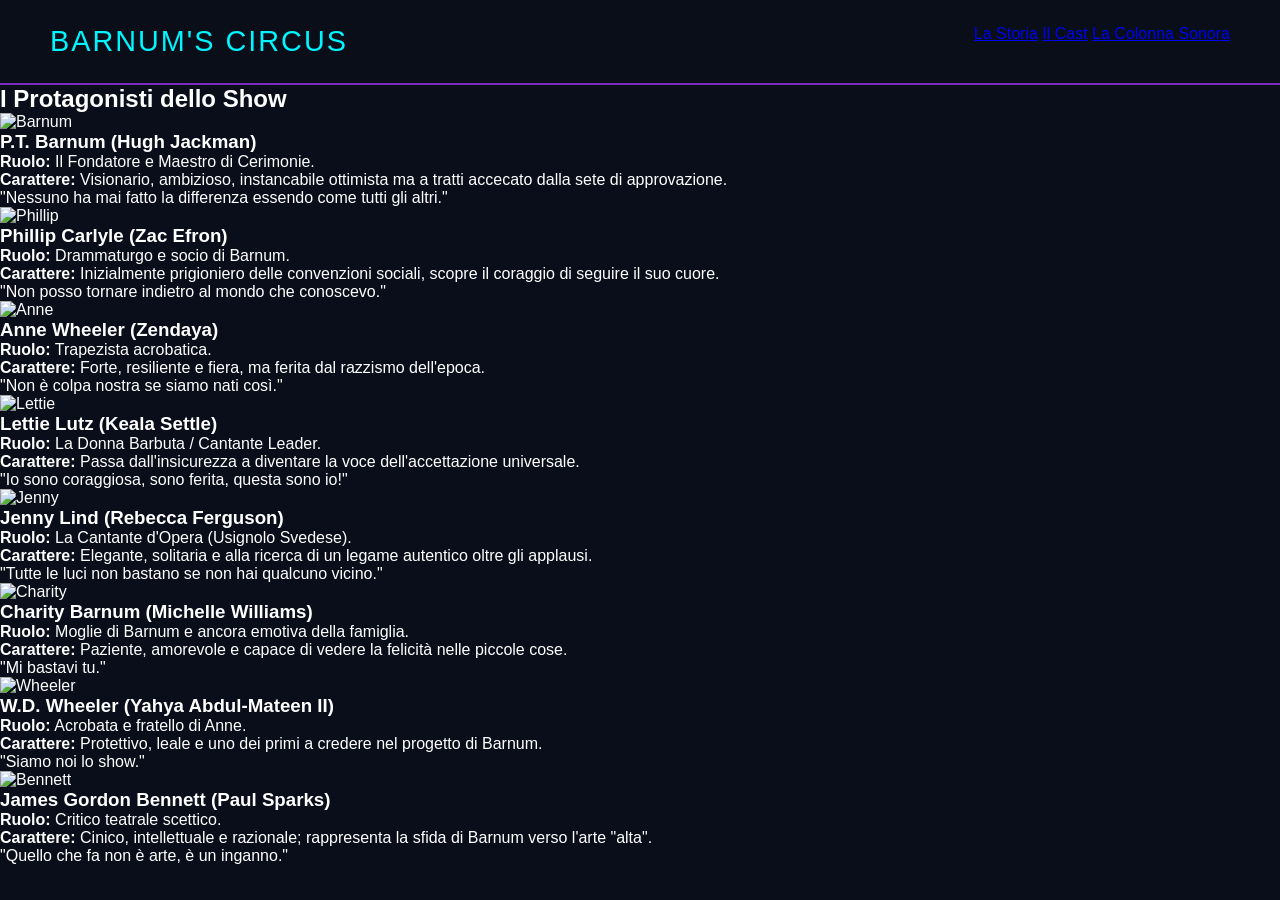
==== commit 8437bb88: "Update cast.html" ====
--- a/cast.html
+++ b/cast.html
@@ -3,59 +3,104 @@
 <head>
     <meta charset="UTF-8">
     <meta name="viewport" content="width=device-width, initial-scale=1.0">
-    <title>Cast | The Greatest Showman</title>
+    <title>Protagonisti | Cast Completo</title>
     <link rel="stylesheet" href="style.css">
-    <link href="https://fonts.googleapis.com/css2?family=Montserrat:wght@700&display=swap" rel="stylesheet">
 </head>
 <body>
 
 <nav class="navbar">
-    <div class="logo">SHOWMAN</div>
-    <div class="menu">
-        <a href="index.html">Home</a>
-        <a href="cast.html" class="active">Cast</a>
-        <a href="musica.html">Musica</a>
+    <div class="logo">BARNUM'S CIRCUS</div>
+    <div class="nav-links">
+        <a href="index.html">La Storia</a>
+        <a href="cast.html" class="active">Il Cast</a>
+        <a href="musica.html">La Colonna Sonora</a>
     </div>
 </nav>
 
-<div class="container">
-    <h2 class="page-title">Il Cast Stellare</h2>
-    <div class="grid-cast">
-        <div class="member-card">
-            <img src="https://images.unsplash.com/photo-1516450360452-9312f5e86fc7?q=80&w=400" alt="Jackman">
-            <div class="m-info"><h3>Hugh Jackman</h3><p>P.T. Barnum</p></div>
-        </div>
-        <div class="member-card">
-            <img src="https://images.unsplash.com/photo-1496337589254-7e19d01ced44?q=80&w=400" alt="Efron">
-            <div class="m-info"><h3>Zac Efron</h3><p>Phillip Carlyle</p></div>
-        </div>
-        <div class="member-card">
-            <img src="https://images.unsplash.com/photo-1547340654-e0c14b13a72e?q=80&w=400" alt="Zendaya">
-            <div class="m-info"><h3>Zendaya</h3><p>Anne Wheeler</p></div>
-        </div>
-        <div class="member-card">
-            <img src="https://images.unsplash.com/photo-1524722510507-1c32227d2d3a?q=80&w=400" alt="Settle">
-            <div class="m-info"><h3>Keala Settle</h3><p>Lettie Lutz</p></div>
-        </div>
-        <div class="member-card">
-            <img src="https://images.unsplash.com/photo-1505672678657-cc7037095e60?q=80&w=400" alt="Ferguson">
-            <div class="m-info"><h3>Rebecca Ferguson</h3><p>Jenny Lind</p></div>
-        </div>
-        <div class="member-card">
-            <img src="https://images.unsplash.com/photo-1531746020798-e6953c6e8e04?q=80&w=400" alt="Williams">
-            <div class="m-info"><h3>Michelle Williams</h3><p>Charity Barnum</p></div>
-        </div>
-        <div class="member-card">
-            <img src="https://images.unsplash.com/photo-1519074063912-ad25b5ce0199?q=80&w=400" alt="Yahya">
-            <div class="m-info"><h3>Y. Abdul-Mateen II</h3><p>W.D. Wheeler</p></div>
-        </div>
-        <div class="member-card">
-            <img src="https://images.unsplash.com/photo-1507003211169-0a1dd7228f2d?q=80&w=400" alt="Sparks">
-            <div class="m-info"><h3>Paul Sparks</h3><p>James Bennett</p></div>
-        </div>
+<main class="container">
+    <h2 class="section-title">I Protagonisti dello Show</h2>
+    
+    <div class="cast-container">
+        <article class="card-personaggio">
+            <img src="https://images.unsplash.com/photo-1516450360452-9312f5e86fc7?q=80&w=400" alt="Barnum">
+            <div class="desc">
+                <h3>P.T. Barnum (Hugh Jackman)</h3>
+                <p><strong>Ruolo:</strong> Il Fondatore e Maestro di Cerimonie.</p>
+                <p><strong>Carattere:</strong> Visionario, ambizioso, instancabile ottimista ma a tratti accecato dalla sete di approvazione.</p>
+                <p class="quote">"Nessuno ha mai fatto la differenza essendo come tutti gli altri."</p>
+            </div>
+        </article>
+
+        <article class="card-personaggio">
+            <img src="https://images.unsplash.com/photo-1496337589254-7e19d01ced44?q=80&w=400" alt="Phillip">
+            <div class="desc">
+                <h3>Phillip Carlyle (Zac Efron)</h3>
+                <p><strong>Ruolo:</strong> Drammaturgo e socio di Barnum.</p>
+                <p><strong>Carattere:</strong> Inizialmente prigioniero delle convenzioni sociali, scopre il coraggio di seguire il suo cuore.</p>
+                <p class="quote">"Non posso tornare indietro al mondo che conoscevo."</p>
+            </div>
+        </article>
+
+        <article class="card-personaggio">
+            <img src="https://images.unsplash.com/photo-1547340654-e0c14b13a72e?q=80&w=400" alt="Anne">
+            <div class="desc">
+                <h3>Anne Wheeler (Zendaya)</h3>
+                <p><strong>Ruolo:</strong> Trapezista acrobatica.</p>
+                <p><strong>Carattere:</strong> Forte, resiliente e fiera, ma ferita dal razzismo dell'epoca.</p>
+                <p class="quote">"Non è colpa nostra se siamo nati così."</p>
+            </div>
+        </article>
+
+        <article class="card-personaggio">
+            <img src="https://images.unsplash.com/photo-1524722510507-1c32227d2d3a?q=80&w=400" alt="Lettie">
+            <div class="desc">
+                <h3>Lettie Lutz (Keala Settle)</h3>
+                <p><strong>Ruolo:</strong> La Donna Barbuta / Cantante Leader.</p>
+                <p><strong>Carattere:</strong> Passa dall'insicurezza a diventare la voce dell'accettazione universale.</p>
+                <p class="quote">"Io sono coraggiosa, sono ferita, questa sono io!"</p>
+            </div>
+        </article>
+
+        <article class="card-personaggio">
+            <img src="https://images.unsplash.com/photo-1505672678657-cc7037095e60?q=80&w=400" alt="Jenny">
+            <div class="desc">
+                <h3>Jenny Lind (Rebecca Ferguson)</h3>
+                <p><strong>Ruolo:</strong> La Cantante d'Opera (Usignolo Svedese).</p>
+                <p><strong>Carattere:</strong> Elegante, solitaria e alla ricerca di un legame autentico oltre gli applausi.</p>
+                <p class="quote">"Tutte le luci non bastano se non hai qualcuno vicino."</p>
+            </div>
+        </article>
+
+        <article class="card-personaggio">
+            <img src="https://images.unsplash.com/photo-1531746020798-e6953c6e8e04?q=80&w=400" alt="Charity">
+            <div class="desc">
+                <h3>Charity Barnum (Michelle Williams)</h3>
+                <p><strong>Ruolo:</strong> Moglie di Barnum e ancora emotiva della famiglia.</p>
+                <p><strong>Carattere:</strong> Paziente, amorevole e capace di vedere la felicità nelle piccole cose.</p>
+                <p class="quote">"Mi bastavi tu."</p>
+            </div>
+        </article>
+
+        <article class="card-personaggio">
+            <img src="https://images.unsplash.com/photo-1519074063912-ad25b5ce0199?q=80&w=400" alt="Wheeler">
+            <div class="desc">
+                <h3>W.D. Wheeler (Yahya Abdul-Mateen II)</h3>
+                <p><strong>Ruolo:</strong> Acrobata e fratello di Anne.</p>
+                <p><strong>Carattere:</strong> Protettivo, leale e uno dei primi a credere nel progetto di Barnum.</p>
+                <p class="quote">"Siamo noi lo show."</p>
+            </div>
+        </article>
+
+        <article class="card-personaggio">
+            <img src="https://images.unsplash.com/photo-1507003211169-0a1dd7228f2d?q=80&w=400" alt="Bennett">
+            <div class="desc">
+                <h3>James Gordon Bennett (Paul Sparks)</h3>
+                <p><strong>Ruolo:</strong> Critico teatrale scettico.</p>
+                <p><strong>Carattere:</strong> Cinico, intellettuale e razionale; rappresenta la sfida di Barnum verso l'arte "alta".</p>
+                <p class="quote">"Quello che fa non è arte, è un inganno."</p>
+            </div>
+        </article>
     </div>
-</div>
-
-<footer><p>&copy; 2026 TGS Fan Project</p></footer>
+</main>
 </body>
 </html>
--- a/style.css
+++ b/style.css
@@ -1,50 +1,58 @@
+:root {
+    --bg: #0a0e1a;
+    --card: #161b33;
+    --accent: #00f5ff;
+    --purple: #7b2cbf;
+    --text: #ffffff;
+}
+
 * { margin: 0; padding: 0; box-sizing: border-box; }
-body { background: #0a0a0a; color: #fff; font-family: 'Poppins', sans-serif; }
+body { background-color: var(--bg); color: var(--text); font-family: 'Montserrat', sans-serif; }
 
-.navbar { background: #000; padding: 20px 10%; display: flex; justify-content: space-between; align-items: center; border-bottom: 2px solid #c5a059; position: sticky; top: 0; z-index: 1000; }
-.logo { font-family: 'Playfair Display', serif; color: #c5a059; font-size: 1.8rem; }
-.nav-links a { color: #fff; text-decoration: none; margin-left: 20px; font-weight: 600; text-transform: uppercase; }
-.nav-links a.active { color: #c5a059; }
+/* NAVBAR */
+.navbar { background: rgba(10, 14, 26, 0.95); padding: 25px 50px; display: flex; justify-content: space-between; position: sticky; top: 0; z-index: 100; border-bottom: 2px solid var(--purple); }
+.logo { font-family: 'Oswald', sans-serif; font-size: 1.8rem; color: var(--accent); letter-spacing: 2px; }
+.menu a { color: #fff; text-decoration: none; margin-left: 20px; font-weight: bold; text-transform: uppercase; font-size: 0.8rem; transition: 0.3s; }
+.menu a:hover, .menu a.active { color: var(--accent); text-shadow: 0 0 10px var(--accent); }
 
-.hero { height: 60vh; background: linear-gradient(rgba(0,0,0,0.5), rgba(0,0,0,0.5)), url('https://images.unsplash.com/photo-1514525253361-b83f859b73c0?q=80&w=1600') center/cover; display: flex; justify-content: center; align-items: center; text-align: center; }
-.hero h1 { font-family: 'Playfair Display', serif; font-size: 3.5rem; color: #c5a059; }
+/* HERO */
+.main-hero { height: 70vh; background: url('https://images.unsplash.com/photo-1514525253361-b83f859b73c0?q=80&w=1600') center/cover fixed; display: flex; align-items: center; justify-content: center; }
+.hero-overlay { background: rgba(0,0,0,0.4); padding: 40px; border-radius: 20px; text-align: center; backdrop-filter: blur(5px); border: 1px solid var(--purple); }
+.hero-overlay h1 { font-size: 3.5rem; font-family: 'Oswald', sans-serif; color: var(--accent); }
 
-.container { max-width: 1100px; margin: 60px auto; padding: 0 20px; }
-.section-title { font-family: 'Playfair Display', serif; text-align: center; font-size: 3rem; color: #c5a059; margin-bottom: 50px; }
+/* TRAMA */
+.main-wrapper { max-width: 1000px; margin: 50px auto; padding: 0 20px; }
+.trama-estesa h2 { font-size: 2.5rem; color: var(--purple); margin-bottom: 30px; border-left: 5px solid var(--accent); padding-left: 15px; }
+.mid-img { width: 100%; border-radius: 15px; margin: 30px 0; border: 1px solid var(--accent); }
 
-/* TRAMA LAYOUT */
-.trama-layout { display: flex; gap: 40px; align-items: center; margin-bottom: 60px; }
-.trama-layout.reverse { flex-direction: row-reverse; }
-.trama-testo { flex: 1; }
-.trama-testo h3 { color: #c5a059; margin-bottom: 15px; font-size: 1.8rem; }
-.trama-testo p { margin-bottom: 15px; color: #ccc; }
-.trama-immagine img { width: 100%; border-radius: 15px; border: 1px solid #c5a059; }
+/* BLOCCHI NAVIGAZIONE */
+.navigation-blocks { display: grid; grid-template-columns: 1fr 1fr; gap: 20px; margin-top: 50px; }
+.block-link { height: 250px; border-radius: 15px; text-decoration: none; overflow: hidden; position: relative; border: 2px solid var(--purple); }
+.cast-bg { background: url('https://images.unsplash.com/photo-1516450360452-9312f5e86fc7?q=80&w=600') center/cover; }
+.music-bg { background: url('https://images.unsplash.com/photo-1505672678657-cc7037095e60?q=80&w=600') center/cover; }
+.overlay { position: absolute; inset: 0; background: rgba(123, 44, 191, 0.7); display: flex; flex-direction: column; justify-content: center; align-items: center; transition: 0.3s; }
+.block-link:hover .overlay { background: rgba(0, 245, 255, 0.8); color: #000; }
 
-/* GRID NAV */
-.cta-grid { display: grid; grid-template-columns: 1fr 1fr; gap: 20px; }
-.nav-card { background: #111; padding: 30px; border-radius: 15px; border: 1px solid #c5a059; text-align: center; text-decoration: none; color: #fff; font-weight: bold; transition: 0.3s; }
-.nav-card:hover { background: #c5a059; color: #000; transform: translateY(-5px); }
+/* GRID CAST */
+.grid-cast { display: grid; grid-template-columns: repeat(auto-fit, minmax(220px, 1fr)); gap: 25px; margin-top: 40px; }
+.member-card { background: var(--card); border-radius: 15px; overflow: hidden; border: 1px solid var(--purple); transition: 0.3s; }
+.member-card:hover { transform: translateY(-10px); border-color: var(--accent); box-shadow: 0 10px 20px rgba(0,245,255,0.2); }
+.member-card img { width: 100%; height: 280px; object-fit: cover; }
+.m-info { padding: 15px; text-align: center; }
+.m-info h3 { color: var(--accent); font-size: 1.1rem; }
 
-/* CAST */
-.cast-vertical { display: flex; flex-direction: column; gap: 30px; }
-.personaggio { display: flex; background: #111; border-radius: 15px; overflow: hidden; border: 1px solid #333; transition: 0.3s; }
-.personaggio:hover { border-color: #c5a059; transform: translateX(10px); }
-.personaggio img { width: 200px; height: 280px; object-fit: cover; }
-.info-box { padding: 30px; }
-.info-box h3 { color: #c5a059; font-family: 'Playfair Display', serif; font-size: 1.8rem; }
+/* PLAYLIST */
+.music-list-pro { background: var(--card); border-radius: 20px; border: 1px solid var(--purple); overflow: hidden; }
+.track { padding: 25px; display: flex; justify-content: space-between; border-bottom: 1px solid #222; align-items: center; }
+.track:hover { background: rgba(123, 44, 191, 0.2); }
+.track a { color: var(--accent); text-decoration: none; border: 1px solid var(--accent); padding: 8px 15px; border-radius: 5px; font-weight: bold; font-size: 0.7rem; }
+.track a:hover { background: var(--accent); color: #000; }
 
-/* MUSICA */
-.playlist { background: #111; border-radius: 15px; overflow: hidden; }
-.song { display: flex; justify-content: space-between; padding: 20px 40px; border-bottom: 1px solid #222; align-items: center; }
-.song span { font-weight: 600; }
-.song a { background: #c5a059; color: #000; padding: 10px 20px; text-decoration: none; border-radius: 50px; font-weight: bold; font-size: 0.8rem; transition: 0.3s; }
-.song a:hover { background: #fff; transform: scale(1.1); }
+.page-title { font-size: 3rem; text-align: center; color: var(--accent); margin: 40px 0; font-family: 'Oswald', sans-serif; }
+footer { text-align: center; padding: 50px; color: #555; font-size: 0.8rem; }
 
-footer { text-align: center; padding: 60px; color: #555; font-size: 0.8rem; border-top: 1px solid #222; }
-
-@media (max-width: 850px) {
-    .trama-layout, .trama-layout.reverse { flex-direction: column; text-align: center; }
-    .personaggio { flex-direction: column; text-align: center; }
-    .personaggio img { width: 100%; height: 300px; }
-    .cta-grid { grid-template-columns: 1fr; }
+@media (max-width: 768px) {
+    .navigation-blocks { grid-template-columns: 1fr; }
+    .main-hero { height: 40vh; }
+    .hero-overlay h1 { font-size: 2rem; }
 }
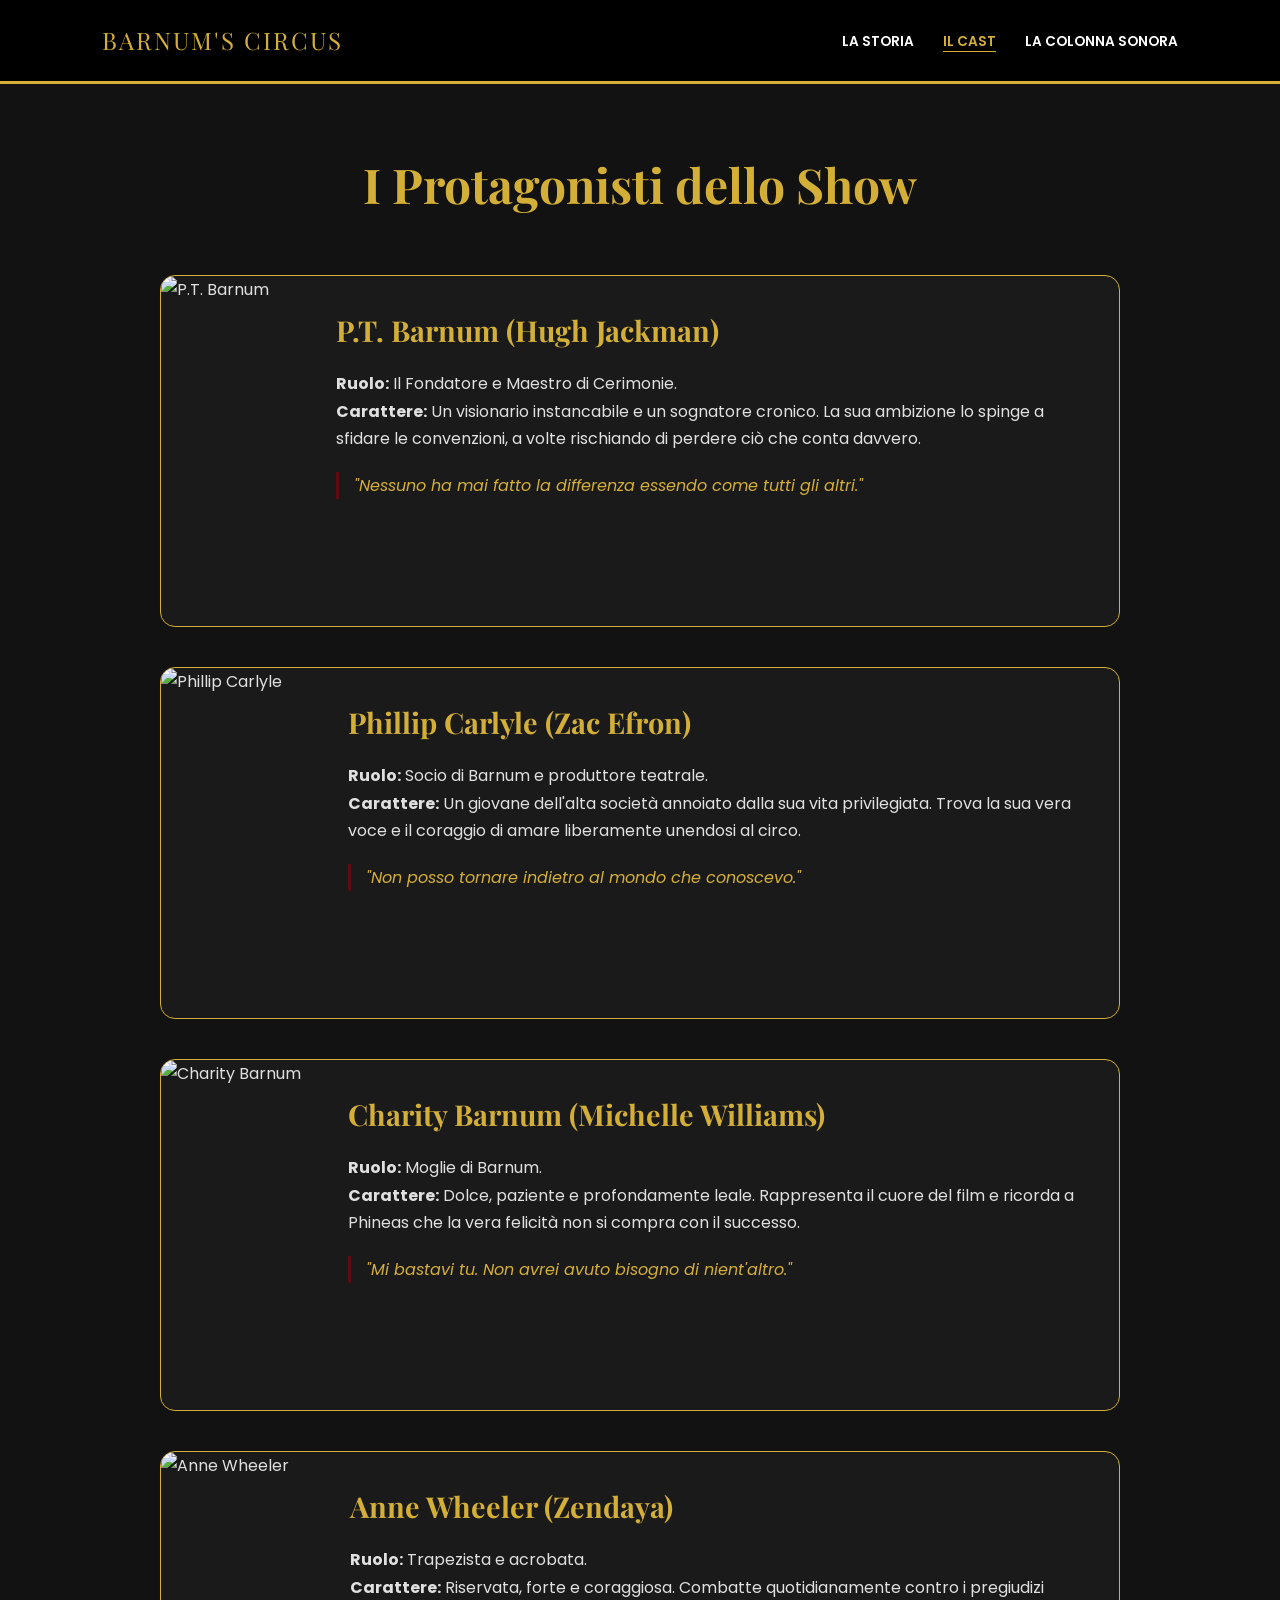
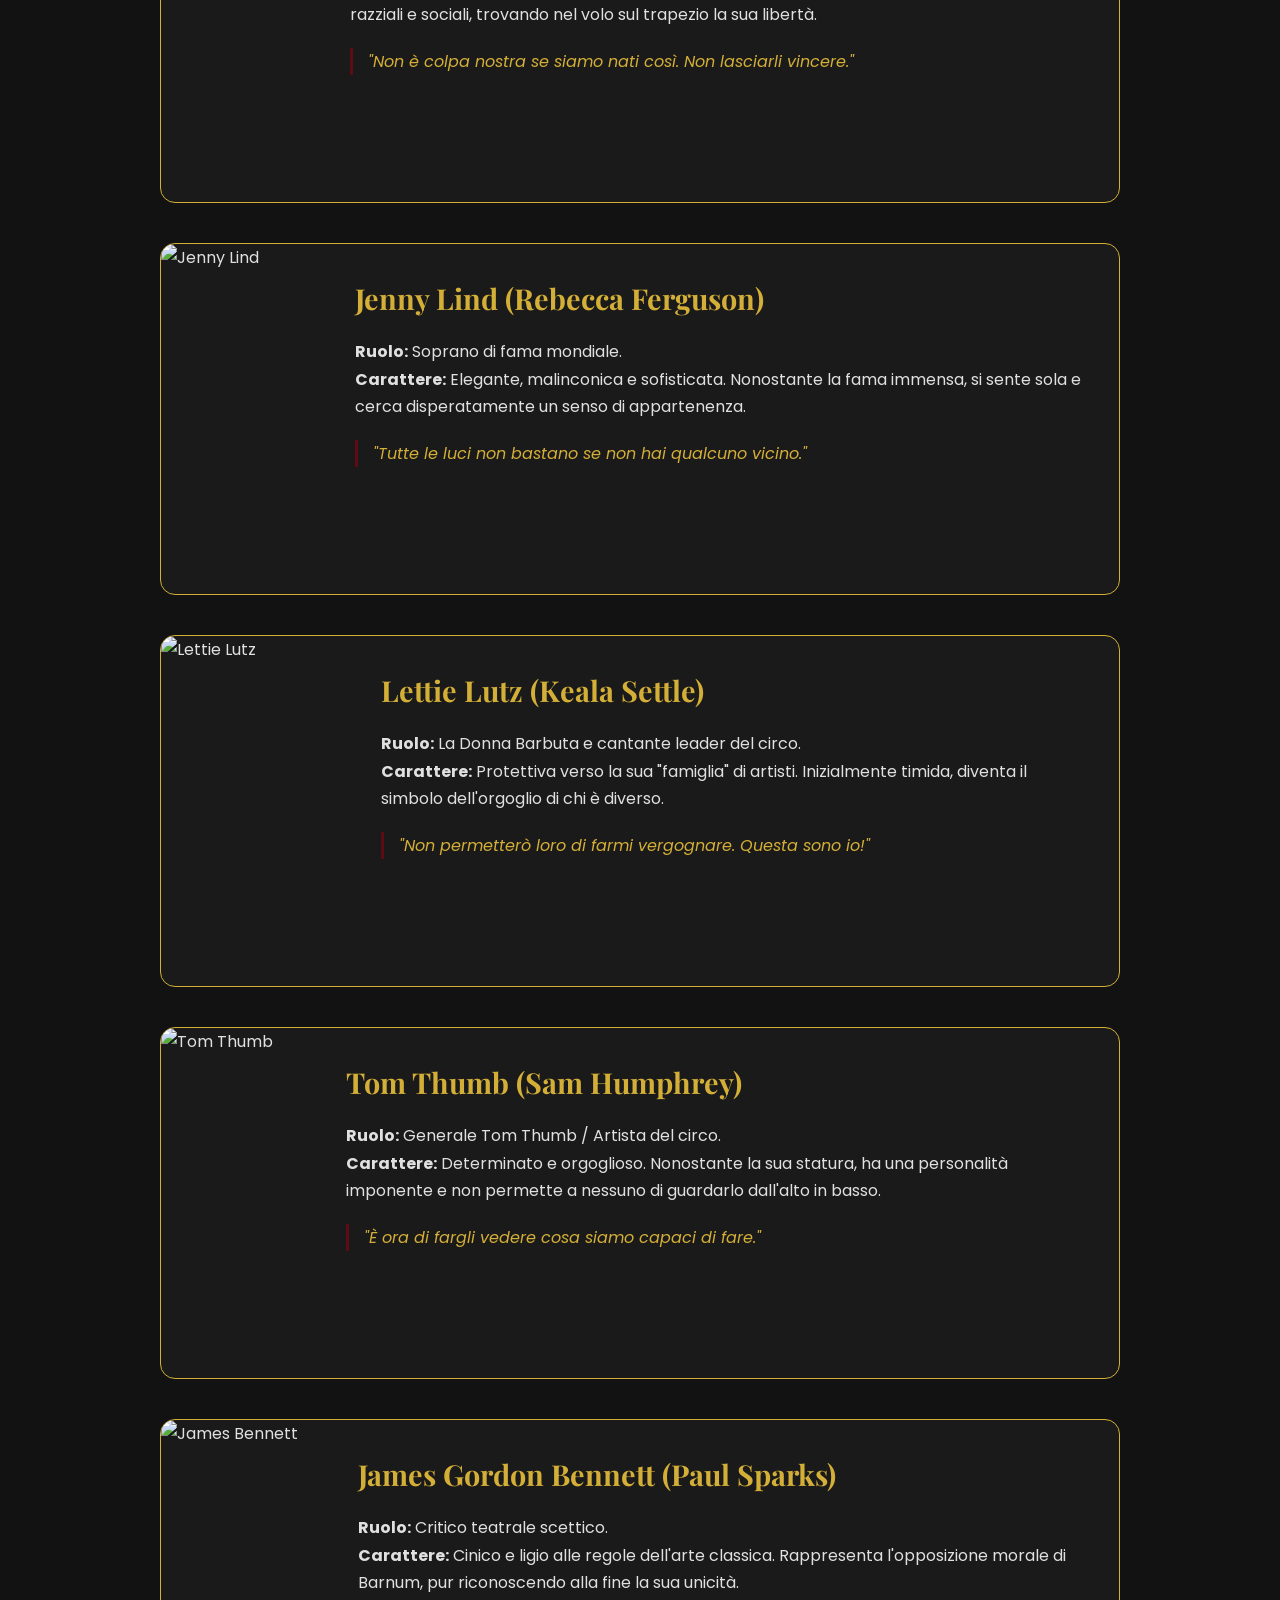
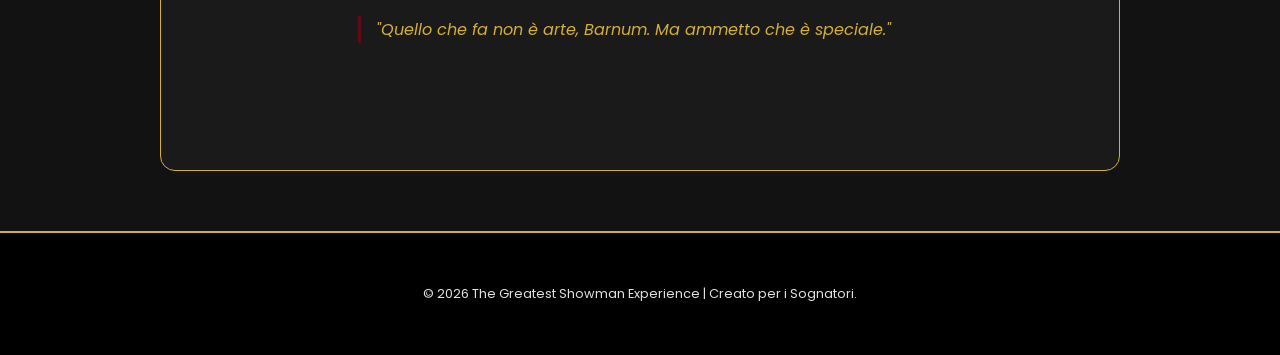
==== commit 2ff2af63: "Update cast.html" ====
--- a/cast.html
+++ b/cast.html
@@ -3,8 +3,9 @@
 <head>
     <meta charset="UTF-8">
     <meta name="viewport" content="width=device-width, initial-scale=1.0">
-    <title>Protagonisti | Cast Completo</title>
+    <title>Il Cast | The Greatest Showman Experience</title>
     <link rel="stylesheet" href="style.css">
+    <link href="https://fonts.googleapis.com/css2?family=Playfair+Display:ital,wght@0,700;1,400&family=Poppins:wght@300;400;600&display=swap" rel="stylesheet">
 </head>
 <body>
 
@@ -21,86 +22,93 @@
     <h2 class="section-title">I Protagonisti dello Show</h2>
     
     <div class="cast-container">
+
         <article class="card-personaggio">
-            <img src="https://images.unsplash.com/photo-1516450360452-9312f5e86fc7?q=80&w=400" alt="Barnum">
+            <img src="https://images.unsplash.com/photo-1516450360452-9312f5e86fc7?q=80&w=400" alt="P.T. Barnum">
             <div class="desc">
                 <h3>P.T. Barnum (Hugh Jackman)</h3>
                 <p><strong>Ruolo:</strong> Il Fondatore e Maestro di Cerimonie.</p>
-                <p><strong>Carattere:</strong> Visionario, ambizioso, instancabile ottimista ma a tratti accecato dalla sete di approvazione.</p>
+                <p><strong>Carattere:</strong> Un visionario instancabile e un sognatore cronico. La sua ambizione lo spinge a sfidare le convenzioni, a volte rischiando di perdere ciò che conta davvero.</p>
                 <p class="quote">"Nessuno ha mai fatto la differenza essendo come tutti gli altri."</p>
             </div>
         </article>
 
         <article class="card-personaggio">
-            <img src="https://images.unsplash.com/photo-1496337589254-7e19d01ced44?q=80&w=400" alt="Phillip">
+            <img src="https://images.unsplash.com/photo-1496337589254-7e19d01ced44?q=80&w=400" alt="Phillip Carlyle">
             <div class="desc">
                 <h3>Phillip Carlyle (Zac Efron)</h3>
-                <p><strong>Ruolo:</strong> Drammaturgo e socio di Barnum.</p>
-                <p><strong>Carattere:</strong> Inizialmente prigioniero delle convenzioni sociali, scopre il coraggio di seguire il suo cuore.</p>
+                <p><strong>Ruolo:</strong> Socio di Barnum e produttore teatrale.</p>
+                <p><strong>Carattere:</strong> Un giovane dell'alta società annoiato dalla sua vita privilegiata. Trova la sua vera voce e il coraggio di amare liberamente unendosi al circo.</p>
                 <p class="quote">"Non posso tornare indietro al mondo che conoscevo."</p>
             </div>
         </article>
 
         <article class="card-personaggio">
-            <img src="https://images.unsplash.com/photo-1547340654-e0c14b13a72e?q=80&w=400" alt="Anne">
+            <img src="https://images.unsplash.com/photo-1531746020798-e6953c6e8e04?q=80&w=400" alt="Charity Barnum">
             <div class="desc">
-                <h3>Anne Wheeler (Zendaya)</h3>
-                <p><strong>Ruolo:</strong> Trapezista acrobatica.</p>
-                <p><strong>Carattere:</strong> Forte, resiliente e fiera, ma ferita dal razzismo dell'epoca.</p>
-                <p class="quote">"Non è colpa nostra se siamo nati così."</p>
+                <h3>Charity Barnum (Michelle Williams)</h3>
+                <p><strong>Ruolo:</strong> Moglie di Barnum.</p>
+                <p><strong>Carattere:</strong> Dolce, paziente e profondamente leale. Rappresenta il cuore del film e ricorda a Phineas che la vera felicità non si compra con il successo.</p>
+                <p class="quote">"Mi bastavi tu. Non avrei avuto bisogno di nient'altro."</p>
             </div>
         </article>
 
         <article class="card-personaggio">
-            <img src="https://images.unsplash.com/photo-1524722510507-1c32227d2d3a?q=80&w=400" alt="Lettie">
+            <img src="https://images.unsplash.com/photo-1547340654-e0c14b13a72e?q=80&w=400" alt="Anne Wheeler">
             <div class="desc">
-                <h3>Lettie Lutz (Keala Settle)</h3>
-                <p><strong>Ruolo:</strong> La Donna Barbuta / Cantante Leader.</p>
-                <p><strong>Carattere:</strong> Passa dall'insicurezza a diventare la voce dell'accettazione universale.</p>
-                <p class="quote">"Io sono coraggiosa, sono ferita, questa sono io!"</p>
+                <h3>Anne Wheeler (Zendaya)</h3>
+                <p><strong>Ruolo:</strong> Trapezista e acrobata.</p>
+                <p><strong>Carattere:</strong> Riservata, forte e coraggiosa. Combatte quotidianamente contro i pregiudizi razziali e sociali, trovando nel volo sul trapezio la sua libertà.</p>
+                <p class="quote">"Non è colpa nostra se siamo nati così. Non lasciarli vincere."</p>
             </div>
         </article>
 
         <article class="card-personaggio">
-            <img src="https://images.unsplash.com/photo-1505672678657-cc7037095e60?q=80&w=400" alt="Jenny">
+            <img src="https://images.unsplash.com/photo-1505672678657-cc7037095e60?q=80&w=400" alt="Jenny Lind">
             <div class="desc">
                 <h3>Jenny Lind (Rebecca Ferguson)</h3>
-                <p><strong>Ruolo:</strong> La Cantante d'Opera (Usignolo Svedese).</p>
-                <p><strong>Carattere:</strong> Elegante, solitaria e alla ricerca di un legame autentico oltre gli applausi.</p>
+                <p><strong>Ruolo:</strong> Soprano di fama mondiale.</p>
+                <p><strong>Carattere:</strong> Elegante, malinconica e sofisticata. Nonostante la fama immensa, si sente sola e cerca disperatamente un senso di appartenenza.</p>
                 <p class="quote">"Tutte le luci non bastano se non hai qualcuno vicino."</p>
             </div>
         </article>
 
         <article class="card-personaggio">
-            <img src="https://images.unsplash.com/photo-1531746020798-e6953c6e8e04?q=80&w=400" alt="Charity">
+            <img src="https://images.unsplash.com/photo-1524722510507-1c32227d2d3a?q=80&w=400" alt="Lettie Lutz">
             <div class="desc">
-                <h3>Charity Barnum (Michelle Williams)</h3>
-                <p><strong>Ruolo:</strong> Moglie di Barnum e ancora emotiva della famiglia.</p>
-                <p><strong>Carattere:</strong> Paziente, amorevole e capace di vedere la felicità nelle piccole cose.</p>
-                <p class="quote">"Mi bastavi tu."</p>
+                <h3>Lettie Lutz (Keala Settle)</h3>
+                <p><strong>Ruolo:</strong> La Donna Barbuta e cantante leader del circo.</p>
+                <p><strong>Carattere:</strong> Protettiva verso la sua "famiglia" di artisti. Inizialmente timida, diventa il simbolo dell'orgoglio di chi è diverso.</p>
+                <p class="quote">"Non permetterò loro di farmi vergognare. Questa sono io!"</p>
             </div>
         </article>
 
         <article class="card-personaggio">
-            <img src="https://images.unsplash.com/photo-1519074063912-ad25b5ce0199?q=80&w=400" alt="Wheeler">
+            <img src="https://images.unsplash.com/photo-1519074063912-ad25b5ce0199?q=80&w=400" alt="Tom Thumb">
             <div class="desc">
-                <h3>W.D. Wheeler (Yahya Abdul-Mateen II)</h3>
-                <p><strong>Ruolo:</strong> Acrobata e fratello di Anne.</p>
-                <p><strong>Carattere:</strong> Protettivo, leale e uno dei primi a credere nel progetto di Barnum.</p>
-                <p class="quote">"Siamo noi lo show."</p>
+                <h3>Tom Thumb (Sam Humphrey)</h3>
+                <p><strong>Ruolo:</strong> Generale Tom Thumb / Artista del circo.</p>
+                <p><strong>Carattere:</strong> Determinato e orgoglioso. Nonostante la sua statura, ha una personalità imponente e non permette a nessuno di guardarlo dall'alto in basso.</p>
+                <p class="quote">"È ora di fargli vedere cosa siamo capaci di fare."</p>
             </div>
         </article>
 
         <article class="card-personaggio">
-            <img src="https://images.unsplash.com/photo-1507003211169-0a1dd7228f2d?q=80&w=400" alt="Bennett">
+            <img src="https://images.unsplash.com/photo-1507003211169-0a1dd7228f2d?q=80&w=400" alt="James Bennett">
             <div class="desc">
                 <h3>James Gordon Bennett (Paul Sparks)</h3>
                 <p><strong>Ruolo:</strong> Critico teatrale scettico.</p>
-                <p><strong>Carattere:</strong> Cinico, intellettuale e razionale; rappresenta la sfida di Barnum verso l'arte "alta".</p>
-                <p class="quote">"Quello che fa non è arte, è un inganno."</p>
+                <p><strong>Carattere:</strong> Cinico e ligio alle regole dell'arte classica. Rappresenta l'opposizione morale di Barnum, pur riconoscendo alla fine la sua unicità.</p>
+                <p class="quote">"Quello che fa non è arte, Barnum. Ma ammetto che è speciale."</p>
             </div>
         </article>
+
     </div>
 </main>
+
+<footer>
+    <p>&copy; 2026 The Greatest Showman Experience | Creato per i Sognatori.</p>
+</footer>
+
 </body>
 </html>
--- a/style.css
+++ b/style.css
@@ -1,58 +1,93 @@
-:root {
-    --bg: #0a0e1a;
-    --card: #161b33;
-    --accent: #00f5ff;
-    --purple: #7b2cbf;
-    --text: #ffffff;
+* { margin: 0; padding: 0; box-sizing: border-box; }
+body { 
+    background-color: #121212; 
+    color: #e0e0e0; 
+    font-family: 'Poppins', sans-serif; 
+    line-height: 1.7;
 }
 
-* { margin: 0; padding: 0; box-sizing: border-box; }
-body { background-color: var(--bg); color: var(--text); font-family: 'Montserrat', sans-serif; }
+/* NAVBAR */
+.navbar {
+    background: #000;
+    display: flex;
+    justify-content: space-between;
+    align-items: center;
+    padding: 20px 8%;
+    border-bottom: 3px solid #d4af37;
+    position: sticky;
+    top: 0;
+    z-index: 1000;
+}
+.logo { font-family: 'Playfair Display', serif; color: #d4af37; font-size: 1.5rem; letter-spacing: 2px; }
+.nav-links a {
+    color: #fff;
+    text-decoration: none;
+    margin-left: 25px;
+    font-size: 0.85rem;
+    text-transform: uppercase;
+    font-weight: 600;
+    transition: 0.3s;
+}
+.nav-links a:hover, .nav-links a.active { color: #d4af37; border-bottom: 1px solid #d4af37; }
 
-/* NAVBAR */
-.navbar { background: rgba(10, 14, 26, 0.95); padding: 25px 50px; display: flex; justify-content: space-between; position: sticky; top: 0; z-index: 100; border-bottom: 2px solid var(--purple); }
-.logo { font-family: 'Oswald', sans-serif; font-size: 1.8rem; color: var(--accent); letter-spacing: 2px; }
-.menu a { color: #fff; text-decoration: none; margin-left: 20px; font-weight: bold; text-transform: uppercase; font-size: 0.8rem; transition: 0.3s; }
-.menu a:hover, .menu a.active { color: var(--accent); text-shadow: 0 0 10px var(--accent); }
+/* HERO HOME */
+.hero-home {
+    height: 65vh;
+    background: linear-gradient(rgba(0,0,0,0.6), rgba(0,0,0,0.6)), url('https://images.unsplash.com/photo-1505672678657-cc7037095e60?q=80&w=1600') center/cover;
+    display: flex;
+    justify-content: center;
+    align-items: center;
+    text-align: center;
+    border-bottom: 5px solid #5e0b15;
+}
+.hero-content h1 { font-family: 'Playfair Display', serif; font-size: 4rem; color: #d4af37; margin-bottom: 10px; }
 
-/* HERO */
-.main-hero { height: 70vh; background: url('https://images.unsplash.com/photo-1514525253361-b83f859b73c0?q=80&w=1600') center/cover fixed; display: flex; align-items: center; justify-content: center; }
-.hero-overlay { background: rgba(0,0,0,0.4); padding: 40px; border-radius: 20px; text-align: center; backdrop-filter: blur(5px); border: 1px solid var(--purple); }
-.hero-overlay h1 { font-size: 3.5rem; font-family: 'Oswald', sans-serif; color: var(--accent); }
+/* CONTAINER */
+.container { max-width: 1000px; margin: 60px auto; padding: 0 20px; }
+.section-title { font-family: 'Playfair Display', serif; text-align: center; font-size: 3rem; color: #d4af37; margin-bottom: 50px; }
 
 /* TRAMA */
-.main-wrapper { max-width: 1000px; margin: 50px auto; padding: 0 20px; }
-.trama-estesa h2 { font-size: 2.5rem; color: var(--purple); margin-bottom: 30px; border-left: 5px solid var(--accent); padding-left: 15px; }
-.mid-img { width: 100%; border-radius: 15px; margin: 30px 0; border: 1px solid var(--accent); }
+.trama-section { display: flex; gap: 40px; align-items: center; margin-bottom: 80px; }
+.trama-section.reverse { flex-direction: row-reverse; }
+.text-block h3 { color: #5e0b15; font-size: 1.8rem; margin-bottom: 15px; border-bottom: 2px solid #d4af37; display: inline-block; }
+.img-trama { width: 400px; border-radius: 10px; border: 2px solid #d4af37; }
 
-/* BLOCCHI NAVIGAZIONE */
-.navigation-blocks { display: grid; grid-template-columns: 1fr 1fr; gap: 20px; margin-top: 50px; }
-.block-link { height: 250px; border-radius: 15px; text-decoration: none; overflow: hidden; position: relative; border: 2px solid var(--purple); }
-.cast-bg { background: url('https://images.unsplash.com/photo-1516450360452-9312f5e86fc7?q=80&w=600') center/cover; }
-.music-bg { background: url('https://images.unsplash.com/photo-1505672678657-cc7037095e60?q=80&w=600') center/cover; }
-.overlay { position: absolute; inset: 0; background: rgba(123, 44, 191, 0.7); display: flex; flex-direction: column; justify-content: center; align-items: center; transition: 0.3s; }
-.block-link:hover .overlay { background: rgba(0, 245, 255, 0.8); color: #000; }
+/* CAST CARD */
+.cast-container { display: flex; flex-direction: column; gap: 40px; }
+.card-personaggio { 
+    display: flex; 
+    background: #1a1a1a; 
+    border: 1px solid #d4af37; 
+    border-radius: 15px; 
+    overflow: hidden;
+    transition: 0.3s;
+}
+.card-personaggio:hover { transform: scale(1.02); box-shadow: 0 0 20px #5e0b15; }
+.card-personaggio img { width: 250px; height: 350px; object-fit: cover; }
+.desc { padding: 30px; }
+.desc h3 { color: #d4af37; margin-bottom: 15px; font-size: 1.8rem; font-family: 'Playfair Display', serif; }
+.quote { font-style: italic; color: #d4af37; margin-top: 20px; border-left: 3px solid #5e0b15; padding-left: 15px; }
 
-/* GRID CAST */
-.grid-cast { display: grid; grid-template-columns: repeat(auto-fit, minmax(220px, 1fr)); gap: 25px; margin-top: 40px; }
-.member-card { background: var(--card); border-radius: 15px; overflow: hidden; border: 1px solid var(--purple); transition: 0.3s; }
-.member-card:hover { transform: translateY(-10px); border-color: var(--accent); box-shadow: 0 10px 20px rgba(0,245,255,0.2); }
-.member-card img { width: 100%; height: 280px; object-fit: cover; }
-.m-info { padding: 15px; text-align: center; }
-.m-info h3 { color: var(--accent); font-size: 1.1rem; }
+/* MUSIC */
+.music-grid { display: grid; gap: 20px; }
+.music-card { background: #1a1a1a; border-left: 5px solid #d4af37; padding: 30px; border-radius: 10px; }
+.music-card h3 { color: #d4af37; margin-bottom: 10px; }
+.m-info { font-size: 0.9rem; color: #aaa; }
+.m-desc { margin: 15px 0; font-style: italic; }
+.music-card a { 
+    background: #5e0b15; 
+    color: #fff; 
+    padding: 10px 20px; 
+    text-decoration: none; 
+    border-radius: 5px; 
+    display: inline-block; 
+    font-size: 0.8rem;
+    font-weight: bold;
+}
 
-/* PLAYLIST */
-.music-list-pro { background: var(--card); border-radius: 20px; border: 1px solid var(--purple); overflow: hidden; }
-.track { padding: 25px; display: flex; justify-content: space-between; border-bottom: 1px solid #222; align-items: center; }
-.track:hover { background: rgba(123, 44, 191, 0.2); }
-.track a { color: var(--accent); text-decoration: none; border: 1px solid var(--accent); padding: 8px 15px; border-radius: 5px; font-weight: bold; font-size: 0.7rem; }
-.track a:hover { background: var(--accent); color: #000; }
-
-.page-title { font-size: 3rem; text-align: center; color: var(--accent); margin: 40px 0; font-family: 'Oswald', sans-serif; }
-footer { text-align: center; padding: 50px; color: #555; font-size: 0.8rem; }
+footer { text-align: center; padding: 50px; background: #000; border-top: 2px solid #d4af37; font-size: 0.8rem; }
 
 @media (max-width: 768px) {
-    .navigation-blocks { grid-template-columns: 1fr; }
-    .main-hero { height: 40vh; }
-    .hero-overlay h1 { font-size: 2rem; }
+    .trama-section, .trama-section.reverse, .card-personaggio { flex-direction: column; text-align: center; }
+    .img-trama, .card-personaggio img { width: 100%; }
 }
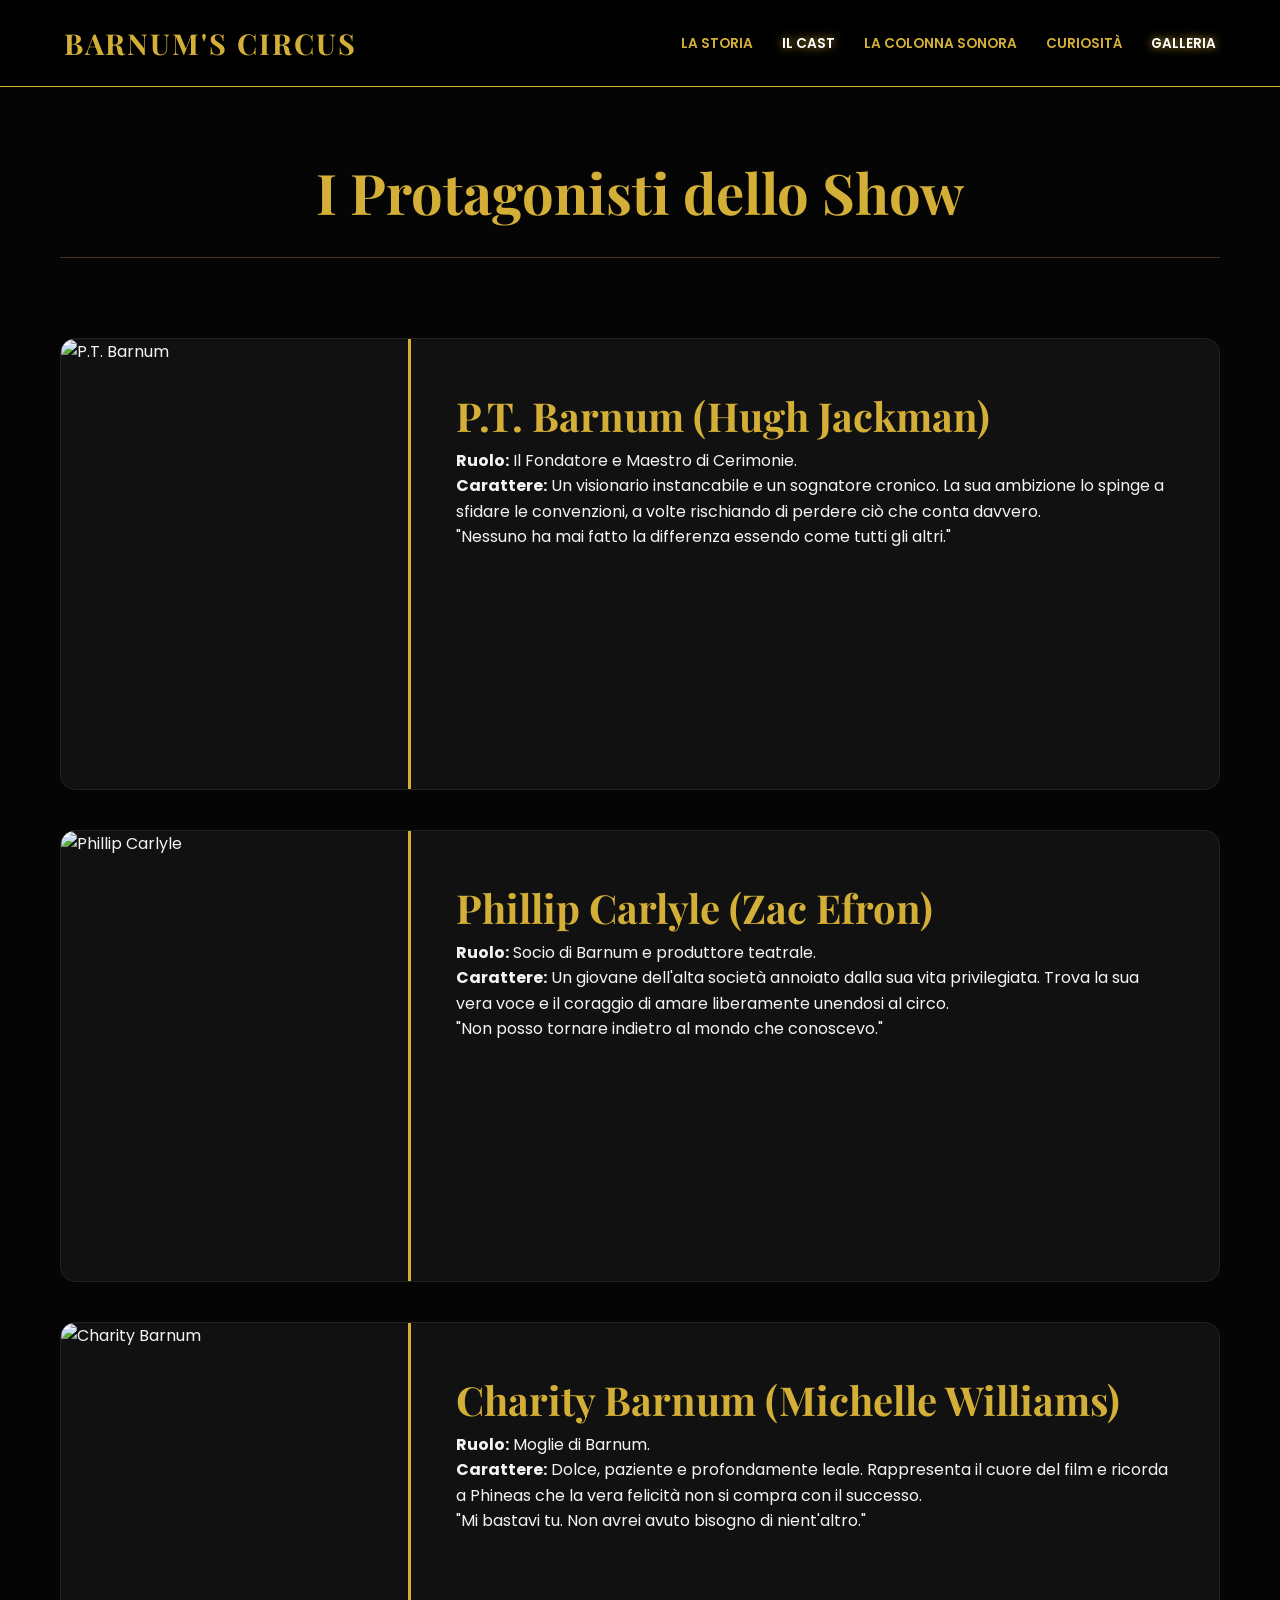
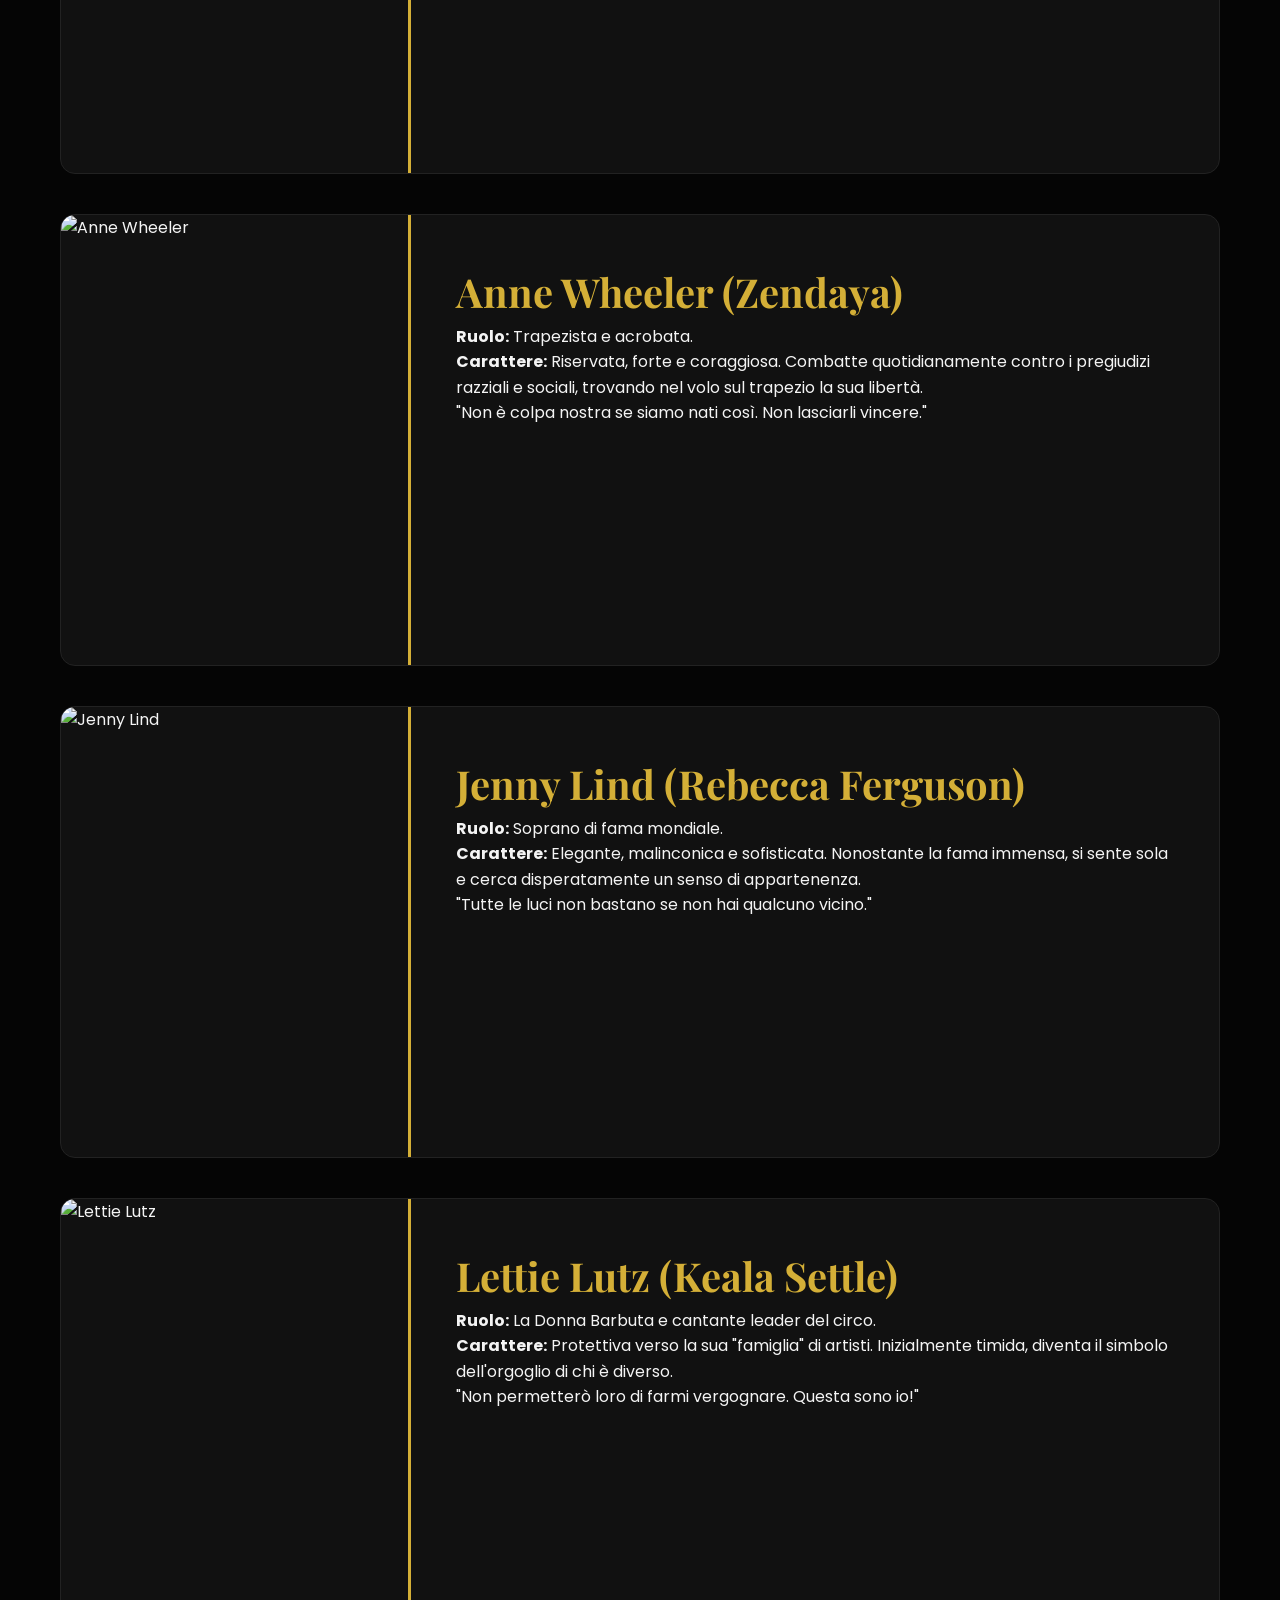
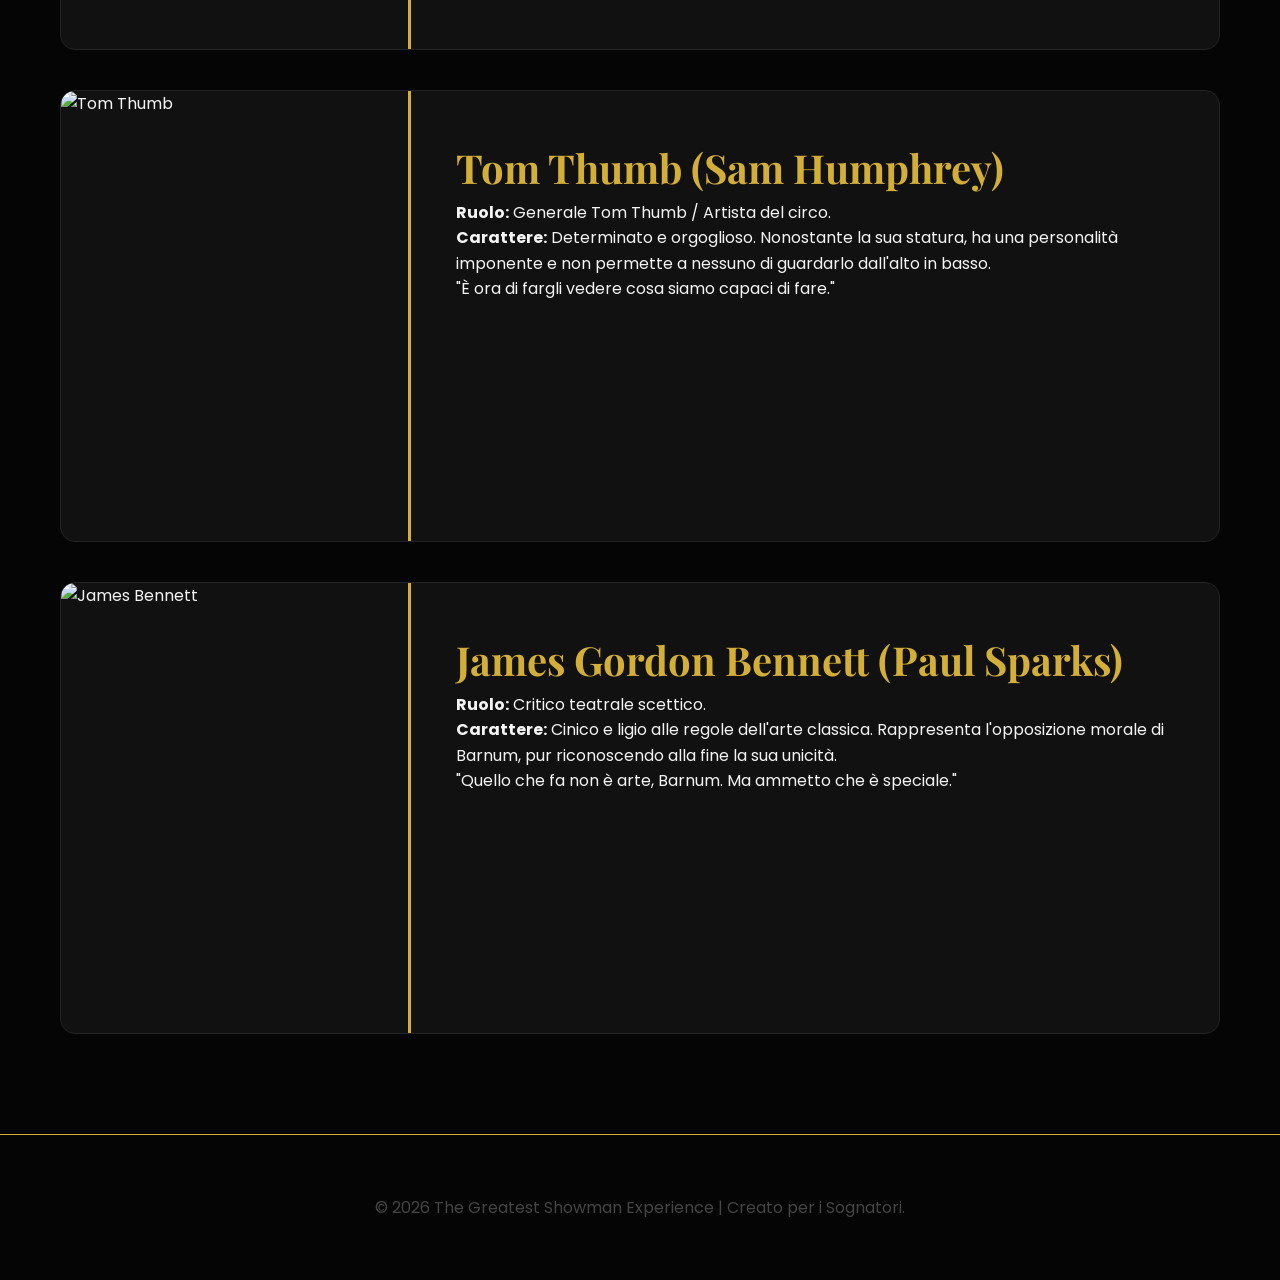
==== commit d6f2901d: "Update cast.html" ====
--- a/cast.html
+++ b/cast.html
@@ -15,6 +15,8 @@
         <a href="index.html">La Storia</a>
         <a href="cast.html" class="active">Il Cast</a>
         <a href="musica.html">La Colonna Sonora</a>
+        <a href="curiosita.html">Curiosità</a>
+        <a href="galleria.html" class="active">Galleria</a>
     </div>
 </nav>
 
@@ -24,7 +26,7 @@
     <div class="cast-container">
 
         <article class="card-personaggio">
-            <img src="https://images.unsplash.com/photo-1516450360452-9312f5e86fc7?q=80&w=400" alt="P.T. Barnum">
+            <img src="https://encrypted-tbn0.gstatic.com/images?q=tbn:ANd9GcSeXxdE95BPVhDnrrJwmzxIBb8kof22spkB2w&s" alt="P.T. Barnum">
             <div class="desc">
                 <h3>P.T. Barnum (Hugh Jackman)</h3>
                 <p><strong>Ruolo:</strong> Il Fondatore e Maestro di Cerimonie.</p>
@@ -34,7 +36,7 @@
         </article>
 
         <article class="card-personaggio">
-            <img src="https://images.unsplash.com/photo-1496337589254-7e19d01ced44?q=80&w=400" alt="Phillip Carlyle">
+            <img src="https://i.pinimg.com/736x/18/37/43/183743c345235f1b4e96205c4135fec1.jpg" alt="Phillip Carlyle">
             <div class="desc">
                 <h3>Phillip Carlyle (Zac Efron)</h3>
                 <p><strong>Ruolo:</strong> Socio di Barnum e produttore teatrale.</p>
@@ -44,7 +46,7 @@
         </article>
 
         <article class="card-personaggio">
-            <img src="https://images.unsplash.com/photo-1531746020798-e6953c6e8e04?q=80&w=400" alt="Charity Barnum">
+            <img src="https://static2.iodonna.it/wp-content/uploads/2017/04/spl1472264_006.jpg?v=549442" alt="Charity Barnum">
             <div class="desc">
                 <h3>Charity Barnum (Michelle Williams)</h3>
                 <p><strong>Ruolo:</strong> Moglie di Barnum.</p>
@@ -54,7 +56,7 @@
         </article>
 
         <article class="card-personaggio">
-            <img src="https://images.unsplash.com/photo-1547340654-e0c14b13a72e?q=80&w=400" alt="Anne Wheeler">
+            <img src="https://i.pinimg.com/736x/11/df/dd/11dfdd57128bd9322e1a1e8e1a9ebabd.jpg" alt="Anne Wheeler">
             <div class="desc">
                 <h3>Anne Wheeler (Zendaya)</h3>
                 <p><strong>Ruolo:</strong> Trapezista e acrobata.</p>
@@ -64,7 +66,7 @@
         </article>
 
         <article class="card-personaggio">
-            <img src="https://images.unsplash.com/photo-1505672678657-cc7037095e60?q=80&w=400" alt="Jenny Lind">
+            <img src="https://assets.mycast.io/actor_images/actor-jenny-lind-the-greatest-showman-286364_large.jpg" alt="Jenny Lind">
             <div class="desc">
                 <h3>Jenny Lind (Rebecca Ferguson)</h3>
                 <p><strong>Ruolo:</strong> Soprano di fama mondiale.</p>
@@ -74,7 +76,7 @@
         </article>
 
         <article class="card-personaggio">
-            <img src="https://images.unsplash.com/photo-1524722510507-1c32227d2d3a?q=80&w=400" alt="Lettie Lutz">
+            <img src="https://encrypted-tbn0.gstatic.com/images?q=tbn:ANd9GcS9bY4KW0khz3F80kJ7DD32xyKMvzK0IOd-wQ&s" alt="Lettie Lutz">
             <div class="desc">
                 <h3>Lettie Lutz (Keala Settle)</h3>
                 <p><strong>Ruolo:</strong> La Donna Barbuta e cantante leader del circo.</p>
@@ -84,7 +86,7 @@
         </article>
 
         <article class="card-personaggio">
-            <img src="https://images.unsplash.com/photo-1519074063912-ad25b5ce0199?q=80&w=400" alt="Tom Thumb">
+            <img src="https://assets.mycast.io/characters/tom-thumb-9762625-normal.jpg" alt="Tom Thumb">
             <div class="desc">
                 <h3>Tom Thumb (Sam Humphrey)</h3>
                 <p><strong>Ruolo:</strong> Generale Tom Thumb / Artista del circo.</p>
@@ -94,7 +96,7 @@
         </article>
 
         <article class="card-personaggio">
-            <img src="https://images.unsplash.com/photo-1507003211169-0a1dd7228f2d?q=80&w=400" alt="James Bennett">
+            <img src="https://static.wikia.nocookie.net/thegreatestshowman/images/8/80/James_Gordon_Bennett.jpg/revision/latest?cb=20180306022813" alt="James Bennett">
             <div class="desc">
                 <h3>James Gordon Bennett (Paul Sparks)</h3>
                 <p><strong>Ruolo:</strong> Critico teatrale scettico.</p>
--- a/style.css
+++ b/style.css
@@ -1,93 +1,327 @@
+/* =========================================
+   1. BASE E NAVBAR (Stile Piano Nero e Oro)
+   ========================================= */
+:root {
+    --primary-red: #5e0b15;    
+    --accent-gold: #d4af37;     
+    --piano-black: #050505;     
+    --card-bg: #111111;         
+    --text-light: #f4f4f4;
+    --transition: all 0.4s ease;
+}
+
 * { margin: 0; padding: 0; box-sizing: border-box; }
-body { 
-    background-color: #121212; 
-    color: #e0e0e0; 
-    font-family: 'Poppins', sans-serif; 
-    line-height: 1.7;
-}
-
-/* NAVBAR */
+
+body {
+    background-color: var(--piano-black);
+    color: var(--text-light);
+    font-family: 'Poppins', sans-serif;
+    line-height: 1.6;
+}
+
 .navbar {
     background: #000;
     display: flex;
     justify-content: space-between;
     align-items: center;
-    padding: 20px 8%;
-    border-bottom: 3px solid #d4af37;
-    position: sticky;
-    top: 0;
-    z-index: 1000;
-}
-.logo { font-family: 'Playfair Display', serif; color: #d4af37; font-size: 1.5rem; letter-spacing: 2px; }
-.nav-links a {
-    color: #fff;
+    padding: 20px 5%;
+    border-bottom: 1px solid var(--accent-gold);
+    position: sticky; top: 0; z-index: 1000;
+}
+
+.logo { 
+    font-family: 'Playfair Display', serif; 
+    color: var(--accent-gold); 
+    font-size: 1.8rem; 
+    font-weight: bold; 
+    letter-spacing: 2px;
+}
+
+.nav-links a { 
+    color: var(--accent-gold); 
+    text-decoration: none; 
+    margin-left: 25px; 
+    font-size: 0.85rem; 
+    text-transform: uppercase; 
+    font-weight: 600; 
+    transition: var(--transition);
+}
+
+.nav-links a:hover, .nav-links a.active { 
+    color: #fff; 
+    text-shadow: 0 0 10px var(--accent-gold);
+}
+
+/* =========================================
+   2. HOME PAGE (Trama e Immagini Grandi)
+   ========================================= */
+.container { max-width: 1200px; margin: 60px auto; padding: 0 20px; }
+
+.section-title {
+    text-align: center;
+    color: var(--accent-gold);
+    font-family: 'Playfair Display', serif;
+    font-size: 3.5rem;
+    margin-bottom: 80px;
+    border-bottom: 1px solid rgba(212, 175, 55, 0.3);
+    padding-bottom: 20px;
+}
+
+.hero-home {
+    height: 60vh;
+    background: linear-gradient(rgba(0,0,0,0.7), rgba(0,0,0,0.9)), 
+                url('https://images.unsplash.com/photo-1514525253361-b83f859b73c0?q=80&w=1600') center/cover;
+    display: flex; justify-content: center; align-items: center; text-align: center;
+    border-bottom: 2px solid var(--accent-gold);
+}
+
+.hero-content h1 { font-family: 'Playfair Display', serif; font-size: 4rem; color: var(--accent-gold); }
+
+.trama-section { display: flex; gap: 60px; align-items: center; margin-bottom: 100px; }
+.trama-section.reverse { flex-direction: row-reverse; }
+
+.img-trama { 
+    width: 55%; 
+    height: 400px; 
+    object-fit: cover;
+    border-radius: 8px; 
+    border: 1px solid var(--accent-gold); 
+    box-shadow: 0 0 30px rgba(212, 175, 55, 0.2);
+}
+
+/* =========================================
+   3. CAST (STILE PREMIUM)
+   ========================================= */
+.cast-container { display: flex; flex-direction: column; gap: 40px; }
+.card-personaggio {
+    display: flex;
+    background: #111;
+    border-radius: 15px;
+    overflow: hidden;
+    border: 1px solid #222;
+    transition: var(--transition);
+}
+.card-personaggio:hover { border-color: var(--accent-gold); transform: translateY(-5px); }
+.card-personaggio img { width: 350px; height: 450px; object-fit: cover; border-right: 3px solid var(--accent-gold); }
+.desc { padding: 45px; flex: 1; }
+.desc h3 { color: var(--accent-gold); font-family: 'Playfair Display', serif; font-size: 2.5rem; }
+.desc .attore-nome { color: var(--primary-red); font-weight: bold; letter-spacing: 2px; text-transform: uppercase; margin-bottom: 15px; display: block; }
+
+/* =========================================
+   4. MUSICA (BOTTONI PUSH)
+   ========================================= */
+.music-grid { display: grid; grid-template-columns: repeat(auto-fit, minmax(320px, 1fr)); gap: 30px; }
+.music-card {
+    background: #0a0a0a;
+    padding: 35px;
+    border-radius: 15px;
+    border-top: 4px solid var(--primary-red);
+    text-align: center;
+    transition: var(--transition);
+}
+.music-card:hover { border-color: var(--accent-gold); }
+
+.btn-music {
+    display: inline-block;
+    margin-top: 20px;
+    padding: 12px 28px;
+    background: transparent;
+    color: var(--accent-gold);
     text-decoration: none;
-    margin-left: 25px;
-    font-size: 0.85rem;
+    border: 2px solid var(--accent-gold);
+    border-radius: 50px;
+    font-weight: bold;
     text-transform: uppercase;
-    font-weight: 600;
     transition: 0.3s;
 }
-.nav-links a:hover, .nav-links a.active { color: #d4af37; border-bottom: 1px solid #d4af37; }
-
-/* HERO HOME */
+.btn-music:hover { background: var(--accent-gold); color: #000; box-shadow: 0 0 15px var(--accent-gold); }
+
+/* =========================================
+   1. BASE E NAVBAR (Stile Piano Nero e Oro)
+   ========================================= */
+:root {
+    --primary-red: #5e0b15;    
+    --accent-gold: #d4af37;     
+    --piano-black: #050505;     
+    --card-bg: #111111;         
+    --text-light: #f4f4f4;
+    --transition: all 0.4s ease;
+}
+
+* { margin: 0; padding: 0; box-sizing: border-box; }
+
+body {
+    background-color: var(--piano-black);
+    color: var(--text-light);
+    font-family: 'Poppins', sans-serif;
+    line-height: 1.6;
+}
+
+.navbar {
+    background: #000;
+    display: flex;
+    justify-content: space-between;
+    align-items: center;
+    padding: 20px 5%;
+    border-bottom: 1px solid var(--accent-gold);
+    position: sticky; top: 0; z-index: 1000;
+}
+
+.logo { 
+    font-family: 'Playfair Display', serif; 
+    color: var(--accent-gold); 
+    font-size: 1.8rem; 
+    font-weight: bold; 
+    letter-spacing: 2px;
+}
+
+.nav-links a { 
+    color: var(--accent-gold); 
+    text-decoration: none; 
+    margin-left: 25px; 
+    font-size: 0.85rem; 
+    text-transform: uppercase; 
+    font-weight: 600; 
+    transition: var(--transition);
+}
+
+.nav-links a:hover, .nav-links a.active { 
+    color: #fff; 
+    text-shadow: 0 0 10px var(--accent-gold);
+}
+
+/* =========================================
+   2. HOME PAGE (Trama e Immagini Grandi)
+   ========================================= */
+.container { max-width: 1200px; margin: 60px auto; padding: 0 20px; }
+
+.section-title {
+    text-align: center;
+    color: var(--accent-gold);
+    font-family: 'Playfair Display', serif;
+    font-size: 3.5rem;
+    margin-bottom: 80px;
+    border-bottom: 1px solid rgba(212, 175, 55, 0.3);
+    padding-bottom: 20px;
+}
+
 .hero-home {
-    height: 65vh;
-    background: linear-gradient(rgba(0,0,0,0.6), rgba(0,0,0,0.6)), url('https://images.unsplash.com/photo-1505672678657-cc7037095e60?q=80&w=1600') center/cover;
+    height: 60vh;
+    background: linear-gradient(rgba(0,0,0,0.7), rgba(0,0,0,0.9)), 
+                url('https://images.unsplash.com/photo-1514525253361-b83f859b73c0?q=80&w=1600') center/cover;
+    display: flex; justify-content: center; align-items: center; text-align: center;
+    border-bottom: 2px solid var(--accent-gold);
+}
+
+.hero-content h1 { font-family: 'Playfair Display', serif; font-size: 4rem; color: var(--accent-gold); }
+
+.trama-section { display: flex; gap: 60px; align-items: center; margin-bottom: 100px; }
+.trama-section.reverse { flex-direction: row-reverse; }
+
+.img-trama { 
+    width: 55%; 
+    height: 400px; 
+    object-fit: cover;
+    border-radius: 8px; 
+    border: 1px solid var(--accent-gold); 
+    box-shadow: 0 0 30px rgba(212, 175, 55, 0.2);
+}
+
+/* =========================================
+   3. CAST (STILE PREMIUM)
+   ========================================= */
+.cast-container { display: flex; flex-direction: column; gap: 40px; }
+.card-personaggio {
     display: flex;
-    justify-content: center;
-    align-items: center;
+    background: #111;
+    border-radius: 15px;
+    overflow: hidden;
+    border: 1px solid #222;
+    transition: var(--transition);
+}
+.card-personaggio:hover { border-color: var(--accent-gold); transform: translateY(-5px); }
+.card-personaggio img { width: 350px; height: 450px; object-fit: cover; border-right: 3px solid var(--accent-gold); }
+.desc { padding: 45px; flex: 1; }
+.desc h3 { color: var(--accent-gold); font-family: 'Playfair Display', serif; font-size: 2.5rem; }
+.desc .attore-nome { color: var(--primary-red); font-weight: bold; letter-spacing: 2px; text-transform: uppercase; margin-bottom: 15px; display: block; }
+
+/* =========================================
+   4. MUSICA (BOTTONI PUSH)
+   ========================================= */
+.music-grid { display: grid; grid-template-columns: repeat(auto-fit, minmax(320px, 1fr)); gap: 30px; }
+.music-card {
+    background: #0a0a0a;
+    padding: 35px;
+    border-radius: 15px;
+    border-top: 4px solid var(--primary-red);
     text-align: center;
-    border-bottom: 5px solid #5e0b15;
-}
-.hero-content h1 { font-family: 'Playfair Display', serif; font-size: 4rem; color: #d4af37; margin-bottom: 10px; }
-
-/* CONTAINER */
-.container { max-width: 1000px; margin: 60px auto; padding: 0 20px; }
-.section-title { font-family: 'Playfair Display', serif; text-align: center; font-size: 3rem; color: #d4af37; margin-bottom: 50px; }
-
-/* TRAMA */
-.trama-section { display: flex; gap: 40px; align-items: center; margin-bottom: 80px; }
-.trama-section.reverse { flex-direction: row-reverse; }
-.text-block h3 { color: #5e0b15; font-size: 1.8rem; margin-bottom: 15px; border-bottom: 2px solid #d4af37; display: inline-block; }
-.img-trama { width: 400px; border-radius: 10px; border: 2px solid #d4af37; }
-
-/* CAST CARD */
-.cast-container { display: flex; flex-direction: column; gap: 40px; }
-.card-personaggio { 
-    display: flex; 
-    background: #1a1a1a; 
-    border: 1px solid #d4af37; 
-    border-radius: 15px; 
-    overflow: hidden;
+    transition: var(--transition);
+}
+.music-card:hover { border-color: var(--accent-gold); }
+
+.btn-music {
+    display: inline-block;
+    margin-top: 20px;
+    padding: 12px 28px;
+    background: transparent;
+    color: var(--accent-gold);
+    text-decoration: none;
+    border: 2px solid var(--accent-gold);
+    border-radius: 50px;
+    font-weight: bold;
+    text-transform: uppercase;
     transition: 0.3s;
 }
-.card-personaggio:hover { transform: scale(1.02); box-shadow: 0 0 20px #5e0b15; }
-.card-personaggio img { width: 250px; height: 350px; object-fit: cover; }
-.desc { padding: 30px; }
-.desc h3 { color: #d4af37; margin-bottom: 15px; font-size: 1.8rem; font-family: 'Playfair Display', serif; }
-.quote { font-style: italic; color: #d4af37; margin-top: 20px; border-left: 3px solid #5e0b15; padding-left: 15px; }
-
-/* MUSIC */
-.music-grid { display: grid; gap: 20px; }
-.music-card { background: #1a1a1a; border-left: 5px solid #d4af37; padding: 30px; border-radius: 10px; }
-.music-card h3 { color: #d4af37; margin-bottom: 10px; }
-.m-info { font-size: 0.9rem; color: #aaa; }
-.m-desc { margin: 15px 0; font-style: italic; }
-.music-card a { 
-    background: #5e0b15; 
-    color: #fff; 
-    padding: 10px 20px; 
-    text-decoration: none; 
-    border-radius: 5px; 
-    display: inline-block; 
-    font-size: 0.8rem;
-    font-weight: bold;
-}
-
-footer { text-align: center; padding: 50px; background: #000; border-top: 2px solid #d4af37; font-size: 0.8rem; }
-
-@media (max-width: 768px) {
-    .trama-section, .trama-section.reverse, .card-personaggio { flex-direction: column; text-align: center; }
-    .img-trama, .card-personaggio img { width: 100%; }
-}
+.btn-music:hover { background: var(--accent-gold); color: #000; box-shadow: 0 0 15px var(--accent-gold); }
+
+/* =========================================
+   5. CURIOSITÀ (PIANO & ORO)
+   ========================================= */
+.curiosita-grid { display: grid; grid-template-columns: repeat(auto-fill, minmax(320px, 1fr)); gap: 30px; }
+.curiosita-card {
+    background: #0a0a0a;
+    padding: 35px;
+    border-radius: 10px;
+    border: 1px solid #222;
+    border-left: 4px solid var(--accent-gold);
+    transition: var(--transition);
+}
+.curiosita-card:hover { transform: translateY(-10px); border-color: var(--accent-gold); }
+.num-curiosita { font-size: 2.5rem; color: rgba(212, 175, 55, 0.15); font-family: 'Playfair Display', serif; font-weight: 900; margin-bottom: -15px; display: block; }
+.curiosita-card h3 { color: var(--accent-gold); font-family: 'Playfair Display', serif; margin-bottom: 10px; }
+.curiosita-card p { color: #ccc; font-size: 0.9rem; }
+
+/* =========================================
+   6. GALLERIA (GIGANTE)
+   ========================================= */
+.gallery-grid { display: grid; grid-template-columns: repeat(auto-fill, minmax(450px, 1fr)); gap: 25px; }
+.gallery-item { height: 500px; overflow: hidden; border-radius: 8px; border: 1px solid #222; }
+.gallery-item img { width: 100%; height: 100%; object-fit: cover; transition: 0.6s; }
+.gallery-item:hover img { transform: scale(1.1); }
+
+/* =========================================
+   7. RESPONSIVE
+   ========================================= */
+@media (max-width: 900px) {
+    .trama-section, .card-personaggio { flex-direction: column; text-align: center; }
+    .img-trama, .card-personaggio img { width: 100%; height: auto; border-right: none; border-bottom: 3px solid var(--accent-gold); }
+    .gallery-grid { grid-template-columns: 1fr; }
+}
+footer { text-align: center; padding: 60px; border-top: 1px solid var(--accent-gold); color: #444; margin-top: 100px; }
+/* =========================================
+   6. GALLERIA (GIGANTE)
+   ========================================= */
+.gallery-grid { display: grid; grid-template-columns: repeat(auto-fill, minmax(450px, 1fr)); gap: 25px; }
+.gallery-item { height: 500px; overflow: hidden; border-radius: 8px; border: 1px solid #222; }
+.gallery-item img { width: 100%; height: 100%; object-fit: cover; transition: 0.6s; }
+.gallery-item:hover img { transform: scale(1.1); }
+
+/* =========================================
+   7. RESPONSIVE
+   ========================================= */
+@media (max-width: 900px) {
+    .trama-section, .card-personaggio { flex-direction: column; text-align: center; }
+    .img-trama, .card-personaggio img { width: 100%; height: auto; border-right: none; border-bottom: 3px solid var(--accent-gold); }
+    .gallery-grid { grid-template-columns: 1fr; }
+}
+footer { text-align: center; padding: 60px; border-top: 1px solid var(--accent-gold); color: #444; margin-top: 100px; }
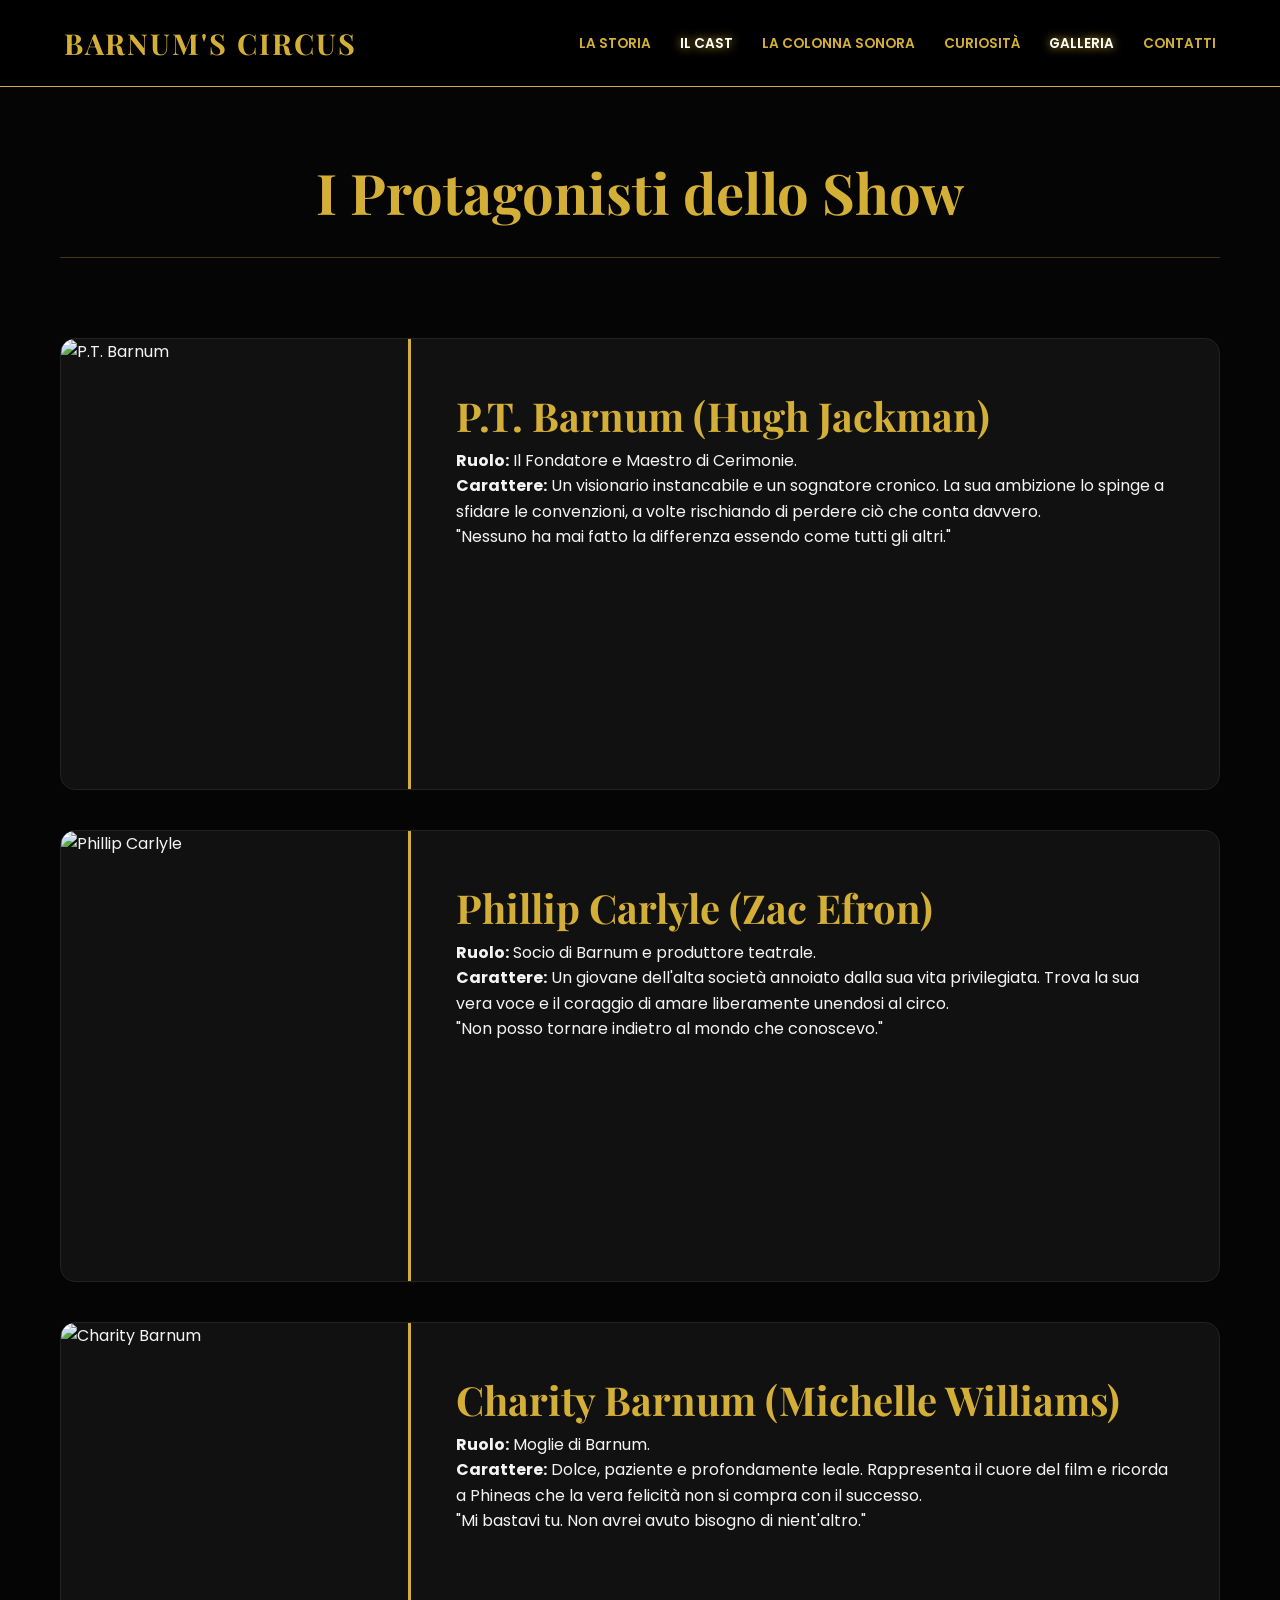
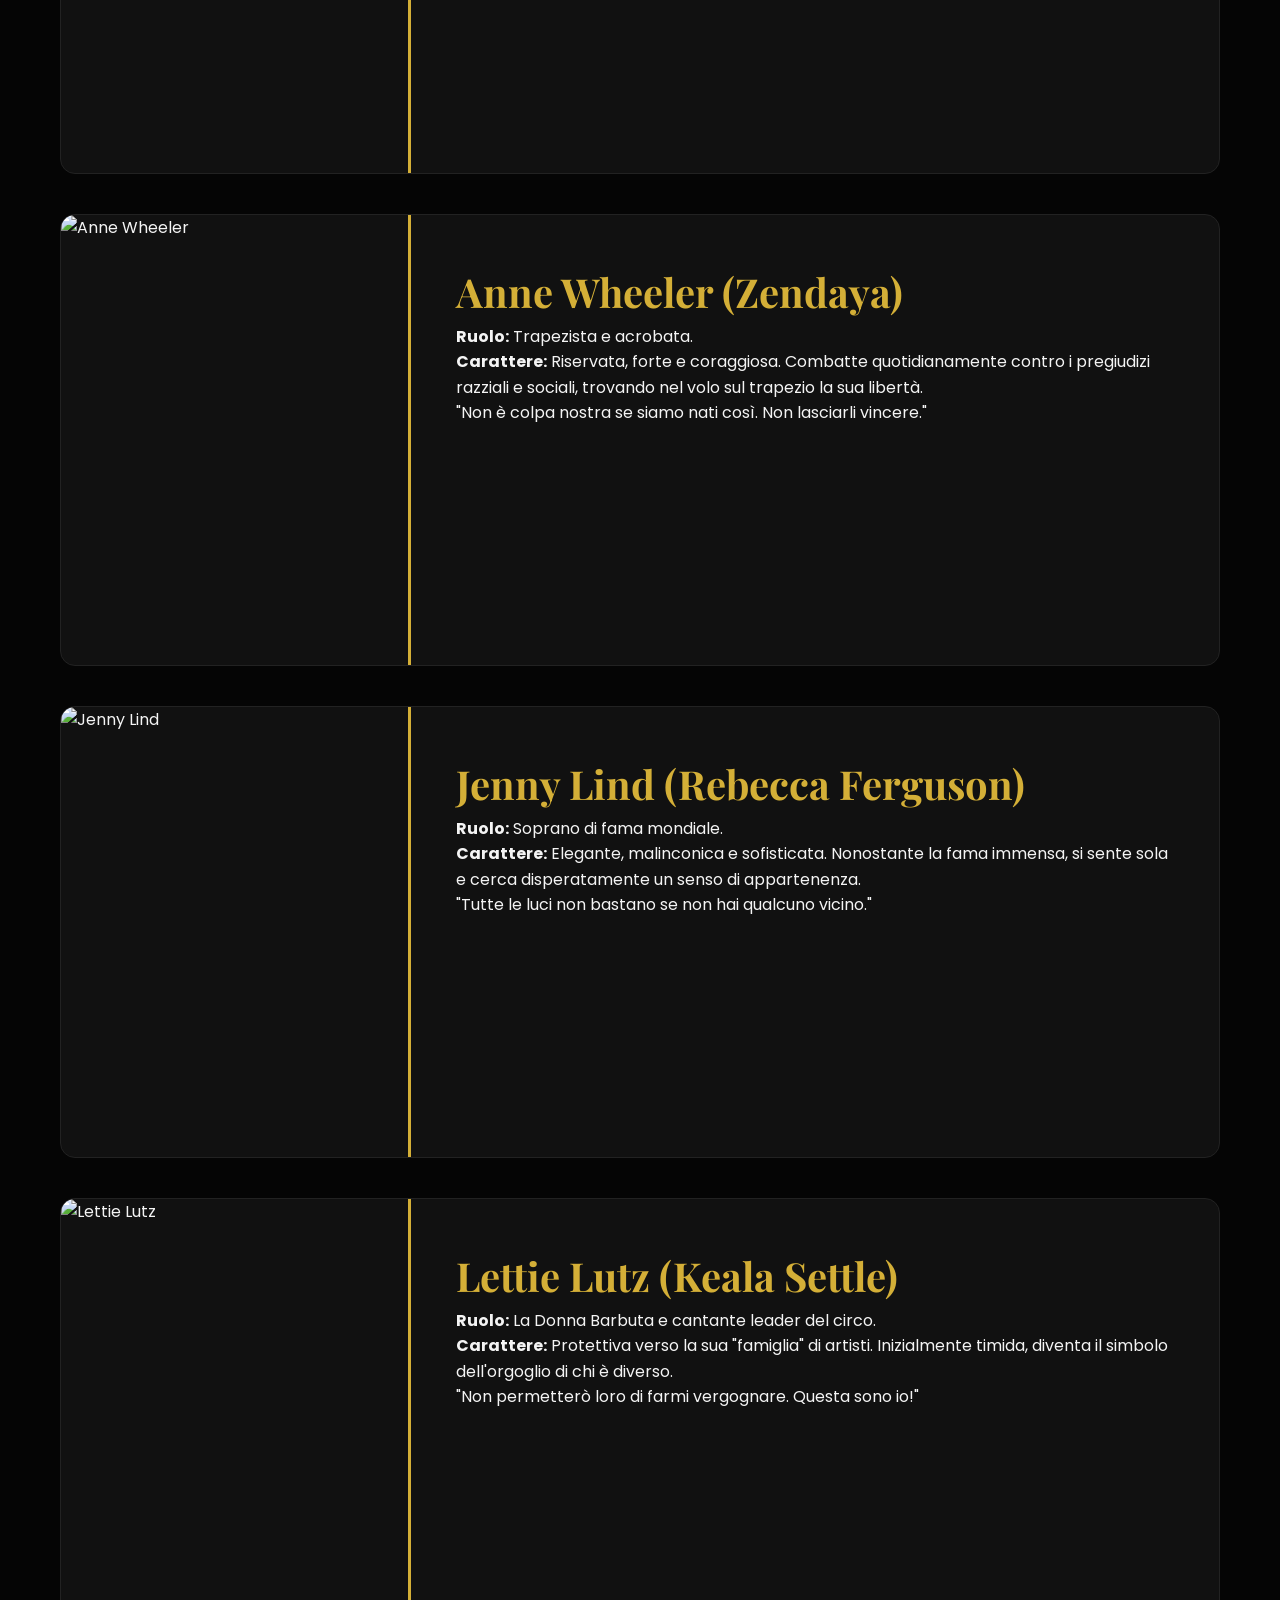
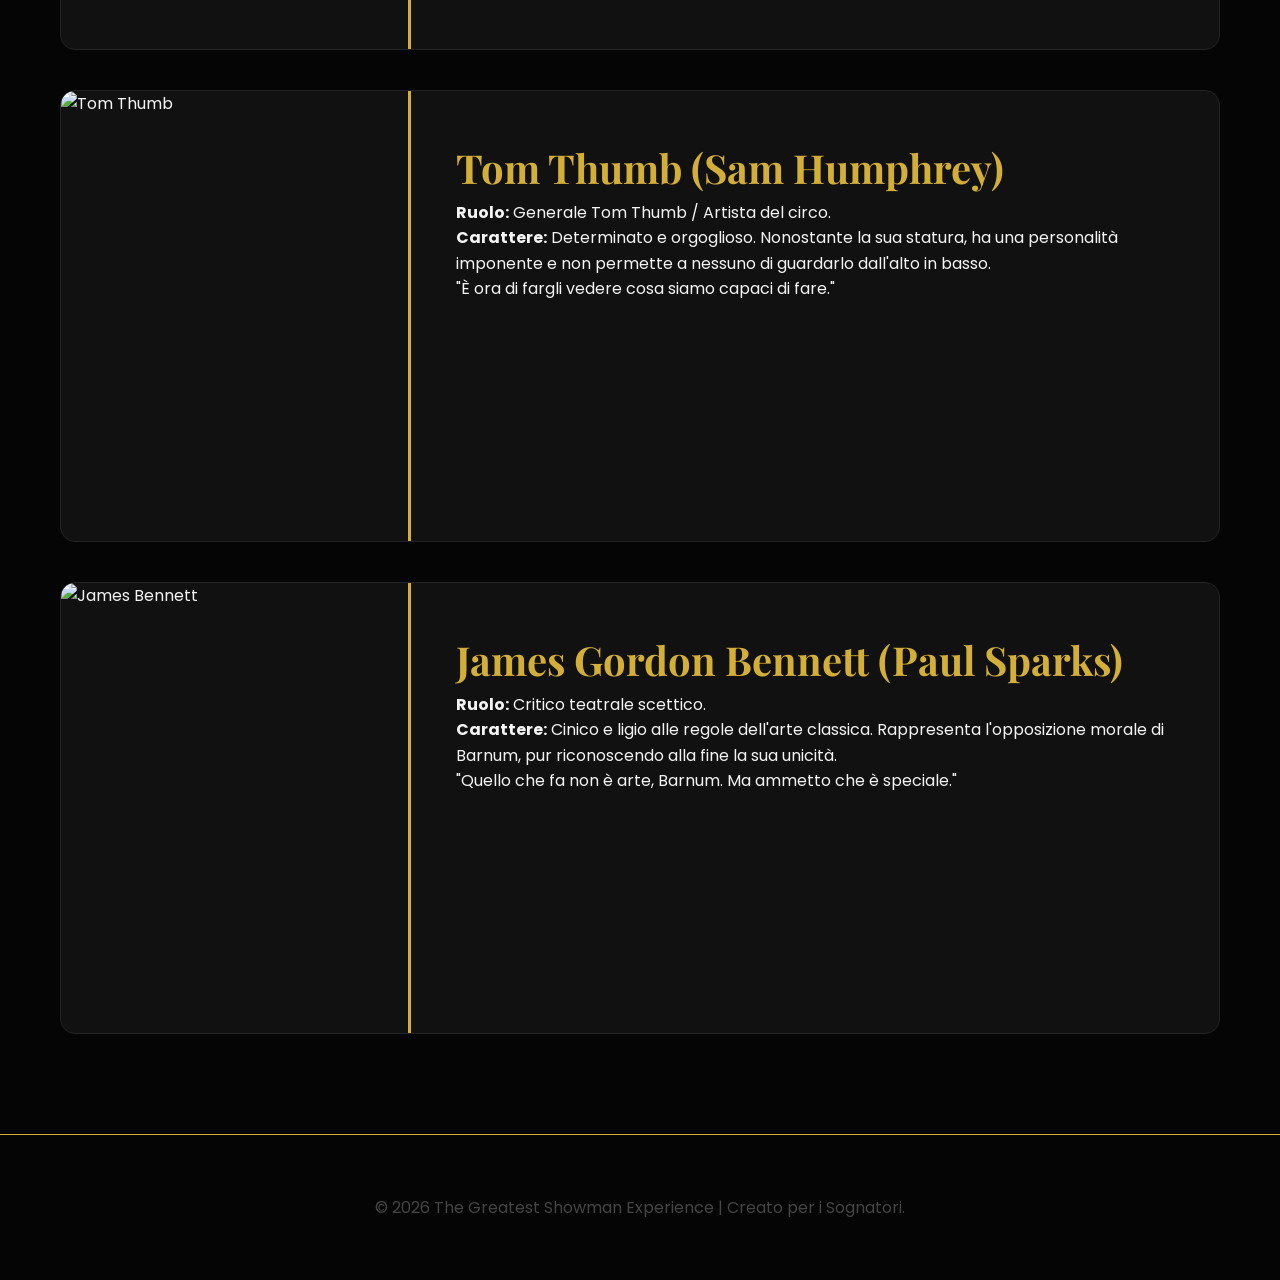
==== commit f8389638: "Update cast.html" ====
--- a/cast.html
+++ b/cast.html
@@ -17,6 +17,7 @@
         <a href="musica.html">La Colonna Sonora</a>
         <a href="curiosita.html">Curiosità</a>
         <a href="galleria.html" class="active">Galleria</a>
+        <a href="contatti.html">Contatti</a>
     </div>
 </nav>
 
--- a/style.css
+++ b/style.css
@@ -1,6 +1,4 @@
-/* =========================================
-   1. BASE E NAVBAR (Stile Piano Nero e Oro)
-   ========================================= */
+
 :root {
     --primary-red: #5e0b15;    
     --accent-gold: #d4af37;     
@@ -52,9 +50,7 @@
     text-shadow: 0 0 10px var(--accent-gold);
 }
 
-/* =========================================
-   2. HOME PAGE (Trama e Immagini Grandi)
-   ========================================= */
+
 .container { max-width: 1200px; margin: 60px auto; padding: 0 20px; }
 
 .section-title {
@@ -89,9 +85,7 @@
     box-shadow: 0 0 30px rgba(212, 175, 55, 0.2);
 }
 
-/* =========================================
-   3. CAST (STILE PREMIUM)
-   ========================================= */
+
 .cast-container { display: flex; flex-direction: column; gap: 40px; }
 .card-personaggio {
     display: flex;
@@ -107,9 +101,6 @@
 .desc h3 { color: var(--accent-gold); font-family: 'Playfair Display', serif; font-size: 2.5rem; }
 .desc .attore-nome { color: var(--primary-red); font-weight: bold; letter-spacing: 2px; text-transform: uppercase; margin-bottom: 15px; display: block; }
 
-/* =========================================
-   4. MUSICA (BOTTONI PUSH)
-   ========================================= */
 .music-grid { display: grid; grid-template-columns: repeat(auto-fit, minmax(320px, 1fr)); gap: 30px; }
 .music-card {
     background: #0a0a0a;
@@ -136,9 +127,7 @@
 }
 .btn-music:hover { background: var(--accent-gold); color: #000; box-shadow: 0 0 15px var(--accent-gold); }
 
-/* =========================================
-   1. BASE E NAVBAR (Stile Piano Nero e Oro)
-   ========================================= */
+
 :root {
     --primary-red: #5e0b15;    
     --accent-gold: #d4af37;     
@@ -190,9 +179,7 @@
     text-shadow: 0 0 10px var(--accent-gold);
 }
 
-/* =========================================
-   2. HOME PAGE (Trama e Immagini Grandi)
-   ========================================= */
+
 .container { max-width: 1200px; margin: 60px auto; padding: 0 20px; }
 
 .section-title {
@@ -227,9 +214,7 @@
     box-shadow: 0 0 30px rgba(212, 175, 55, 0.2);
 }
 
-/* =========================================
-   3. CAST (STILE PREMIUM)
-   ========================================= */
+
 .cast-container { display: flex; flex-direction: column; gap: 40px; }
 .card-personaggio {
     display: flex;
@@ -245,9 +230,7 @@
 .desc h3 { color: var(--accent-gold); font-family: 'Playfair Display', serif; font-size: 2.5rem; }
 .desc .attore-nome { color: var(--primary-red); font-weight: bold; letter-spacing: 2px; text-transform: uppercase; margin-bottom: 15px; display: block; }
 
-/* =========================================
-   4. MUSICA (BOTTONI PUSH)
-   ========================================= */
+
 .music-grid { display: grid; grid-template-columns: repeat(auto-fit, minmax(320px, 1fr)); gap: 30px; }
 .music-card {
     background: #0a0a0a;
@@ -274,9 +257,7 @@
 }
 .btn-music:hover { background: var(--accent-gold); color: #000; box-shadow: 0 0 15px var(--accent-gold); }
 
-/* =========================================
-   5. CURIOSITÀ (PIANO & ORO)
-   ========================================= */
+
 .curiosita-grid { display: grid; grid-template-columns: repeat(auto-fill, minmax(320px, 1fr)); gap: 30px; }
 .curiosita-card {
     background: #0a0a0a;
@@ -291,37 +272,116 @@
 .curiosita-card h3 { color: var(--accent-gold); font-family: 'Playfair Display', serif; margin-bottom: 10px; }
 .curiosita-card p { color: #ccc; font-size: 0.9rem; }
 
-/* =========================================
-   6. GALLERIA (GIGANTE)
-   ========================================= */
+
 .gallery-grid { display: grid; grid-template-columns: repeat(auto-fill, minmax(450px, 1fr)); gap: 25px; }
 .gallery-item { height: 500px; overflow: hidden; border-radius: 8px; border: 1px solid #222; }
 .gallery-item img { width: 100%; height: 100%; object-fit: cover; transition: 0.6s; }
 .gallery-item:hover img { transform: scale(1.1); }
 
-/* =========================================
-   7. RESPONSIVE
-   ========================================= */
+
 @media (max-width: 900px) {
     .trama-section, .card-personaggio { flex-direction: column; text-align: center; }
     .img-trama, .card-personaggio img { width: 100%; height: auto; border-right: none; border-bottom: 3px solid var(--accent-gold); }
     .gallery-grid { grid-template-columns: 1fr; }
 }
 footer { text-align: center; padding: 60px; border-top: 1px solid var(--accent-gold); color: #444; margin-top: 100px; }
-/* =========================================
-   6. GALLERIA (GIGANTE)
-   ========================================= */
+
 .gallery-grid { display: grid; grid-template-columns: repeat(auto-fill, minmax(450px, 1fr)); gap: 25px; }
 .gallery-item { height: 500px; overflow: hidden; border-radius: 8px; border: 1px solid #222; }
 .gallery-item img { width: 100%; height: 100%; object-fit: cover; transition: 0.6s; }
 .gallery-item:hover img { transform: scale(1.1); }
 
-/* =========================================
-   7. RESPONSIVE
-   ========================================= */
 @media (max-width: 900px) {
     .trama-section, .card-personaggio { flex-direction: column; text-align: center; }
     .img-trama, .card-personaggio img { width: 100%; height: auto; border-right: none; border-bottom: 3px solid var(--accent-gold); }
     .gallery-grid { grid-template-columns: 1fr; }
 }
 footer { text-align: center; padding: 60px; border-top: 1px solid var(--accent-gold); color: #444; margin-top: 100px; }
+
+
+.premi-table {
+    width: 100%;
+    border-collapse: collapse;
+    margin: 20px 0;
+    background-color: #0a0a0a;
+    border: 1px solid #222;
+}
+
+.premi-table th {
+    background-color: #111;
+    color: var(--accent-gold);
+    padding: 20px;
+    text-align: left;
+    border-bottom: 2px solid var(--accent-gold);
+    text-transform: uppercase;
+    font-family: 'Playfair Display', serif;
+    font-size: 1.1rem;
+}
+
+.premi-table td {
+    padding: 15px 20px;
+    border-bottom: 1px solid #222;
+    color: #ccc;
+    font-size: 1rem;
+}
+
+.premi-table tr:hover {
+    background-color: rgba(212, 175, 55, 0.05);
+}
+
+.premi-table td.vinto {
+    font-weight: bold;
+    color: var(--accent-gold);
+    text-shadow: 0 0 5px rgba(212, 175, 55, 0.5);
+}
+
+@media (max-width: 600px) {
+    .premi-table th, .premi-table td {
+        padding: 10px;
+        font-size: 0.8rem;
+    }
+}
+/* =========================================
+   STILE FORM E CONTATTI
+   ========================================= */
+.barnum-form {
+    background: #111;
+    padding: 30px;
+    border-radius: 15px;
+    border: 1px solid #222;
+}
+
+.form-group {
+    margin-bottom: 20px;
+}
+
+.form-group label {
+    display: block;
+    color: var(--accent-gold);
+    margin-bottom: 8px;
+    font-size: 0.9rem;
+    font-weight: 600;
+}
+
+.form-group input, .form-group textarea {
+    width: 100%;
+    padding: 12px;
+    background: #050505;
+    border: 1px solid #333;
+    border-radius: 5px;
+    color: white;
+    font-family: 'Poppins', sans-serif;
+    transition: 0.3s;
+}
+
+.form-group input:focus, .form-group textarea:focus {
+    outline: none;
+    border-color: var(--accent-gold);
+    box-shadow: 0 0 10px rgba(212, 175, 55, 0.2);
+}
+
+@media (max-width: 900px) {
+    .contact-wrapper {
+        grid-template-columns: 1fr !important;
+    }
+}
